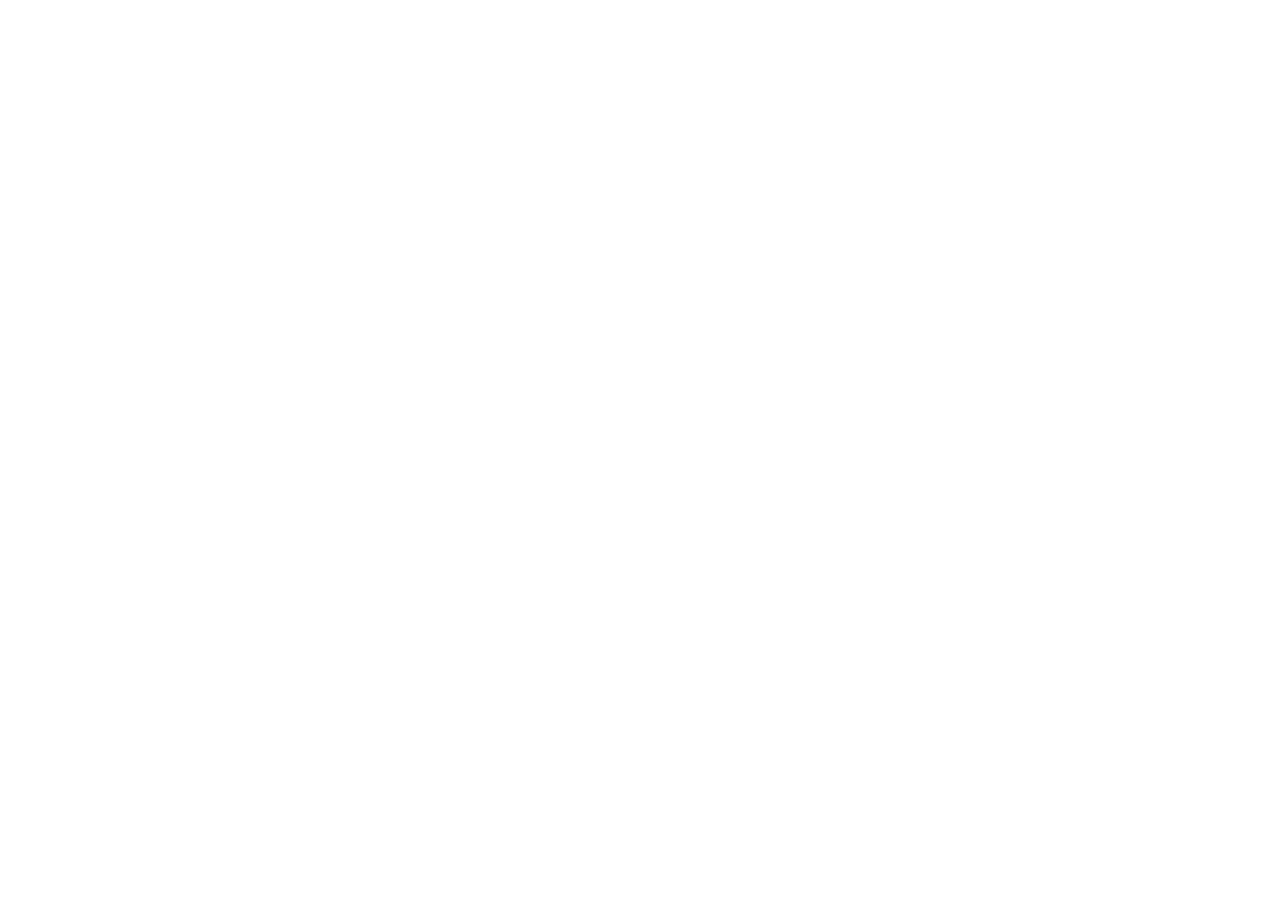
==== index.html @ fd49bf20 "basic html and css file created" ====
<!DOCTYPE html>
<html lang="en">
<head>
    <meta charset="UTF-8">
    <meta name="viewport" content="width=device-width, initial-scale=1.0">
    <title>B8A2-Gamer-Zone-A2</title>
</head>
<body>
    
</body>
</html>
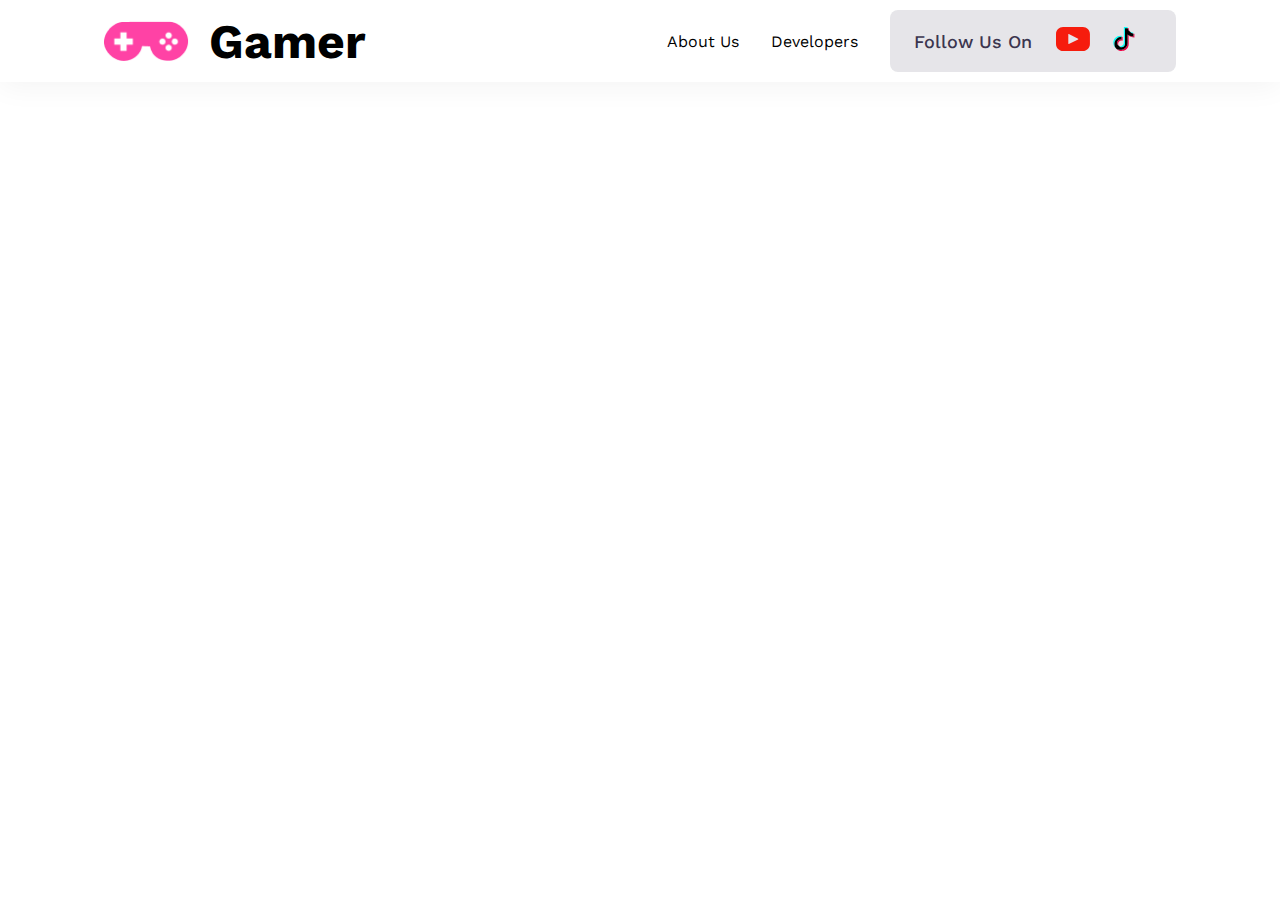
==== commit bc612dab: "navbar complete" ====
--- a/index.html
+++ b/index.html
@@ -4,8 +4,47 @@
     <meta charset="UTF-8">
     <meta name="viewport" content="width=device-width, initial-scale=1.0">
     <title>B8A2-Gamer-Zone-A2</title>
+    <!-- Favicon -->
+    <link rel="shortcut icon" href="images/logo.png" type="image/x-icon">
+    <!-- External Css -->
+    <link rel="stylesheet" href="style.css">
 </head>
 <body>
+    <!-- header start -->
+    <header>
+        <nav class="container">
+            <div class="nav__icon">
+                <img src="images/logo.png" alt="" class="nav__icon--img">
+                <h4 class="nav__icon--title">Gamer</h4>
+            </div>
+            <ul class="nav__menu">
+                <li class="nav__item">About Us</li>
+                <li class="nav__item">Developers</li>
+                <li class="nav__item">
+                    <div class="nav__item-follow">
+                        <p class="nav__item-follow-text">Follow Us On</p>
+                        <div class="nav__item--follow-icon">
+                            <img src="social/youtube.svg" alt="">
+                            <img src="social/tik-tok.svg" alt="">
+                        </div>
+                    </div>
+                </li>
+            </ul>
+        </nav>
+    </header>
+    <!-- header end -->
+
+
     
+    <!-- header start -->
+    <!-- header end -->
+    <!-- header start -->
+    <!-- header end -->
+    <!-- header start -->
+    <!-- header end -->
+    <!-- header start -->
+    <!-- header end -->
+    <!-- header start -->
+    <!-- header end -->
 </body>
 </html>--- a/style.css
+++ b/style.css
@@ -0,0 +1,138 @@
+@import url("https://fonts.googleapis.com/css2?family=Work+Sans:wght@400;500;600;700;800&display=swap");
+
+* {
+  padding: 0;
+  margin: 0;
+  box-sizing: border-box;
+  font-family: "Work Sans", sans-serif;
+  text-decoration: none;
+  list-style: none;
+}
+body {
+  width: 100%;
+}
+img {
+  max-width: 100%;
+  object-fit: cover;
+}
+:root {
+  /* font size */
+
+  /* 18,20,24,32,48,95 */
+
+  --font-extra-small: 1.125rem;
+  --font-small: 1.25rem;
+  --font-extra-medium: 1.5rem;
+  --font-medium: 2rem;
+  --font-extra-large: 48px;
+  --font-large: 5.9375rem;
+
+  /* font weight */
+
+  /* 500,700,600,800,400, */
+
+  --fw-400: 400;
+  --fw-500: 500;
+  --fw-600: 600;
+  --fw-700: 700;
+  --fw-800: 700;
+
+  /* line height */
+
+  --lh-20: 20px;
+  --lh-24: 24px;
+  --lh-28: 28px;
+  --lh-36: 36px;
+  --lh-70: 70px;
+
+  /* font color */
+
+  --color-primary: #0b0223;
+  --color-gray-100: #3c354f;
+  --color-gray-50: #534c64;
+  --color-blue: #0b0223;
+  --color-sky: #4ec5f7;
+  --color-pink: #e02c6d;
+  --color-white: #fff;
+  --color-white-gray: rgba(255, 255, 255, 0.6);
+  --linear-90deg: (90deg, #ff42a5 0%, #ff42a5 100%);
+  --linear-180deg: (180deg, #f948b2 0%, #8758f1 100%);
+}
+
+/* style rule  for common style*/
+.container {
+  max-width: 90%;
+  margin: 0 auto;
+  padding: 0 40px;
+}
+
+.button {
+  padding: 1.3125rem 2.5rem;
+  background: var(--color-pink);
+  color: var(--color-white);
+  font-size: var(--font-small);
+  font-weight: var(--fw-600);
+  border: none;
+  border-radius: 3rem;
+}
+
+/* style rule for header */
+header {
+  background: #fff;
+  box-shadow: 0px 4px 30px 0px rgba(0, 0, 0, 0.05);
+  padding: 10px 0;
+}
+/* style rule for nav */
+
+nav {
+  display: flex;
+  align-items: center;
+  justify-content: space-between;
+}
+.nav__icon {
+  display: flex;
+  align-items: center;
+  justify-content: center;
+  gap: 1.25rem;
+}
+.nav__icon--img {
+  width: 5.3125rem;
+  height: 2.5rem;
+}
+.nav__icon--title {
+  font-size: var(--font-extra-large);
+  font-weight: var(--fw-700);
+}
+.nav__menu {
+  display: flex;
+  align-items: center;
+  justify-content: center;
+  gap: 2rem;
+}
+
+.nav__menu--item {
+  color: var(--color-gray-100);
+  font-size: var(--font-small);
+  font-weight: var(--fw-500);
+}
+.nav__item-follow {
+  display: flex;
+  align-items: center;
+  justify-content: center;
+  gap: 1.5rem;
+  border-radius: 8px;
+  background: rgba(11, 2, 35, 0.1);
+  padding: 1.0625rem 1.5rem;
+}
+.nav__item-follow-text{
+    color: var(--color-gray-100);
+    font-size: var(--font-extra-small);
+    font-weight: var(--fw-500);
+}
+
+.nav__item--follow-icon img{
+    margin-right: 16px;
+}
+
+
+/* style rule for nav */
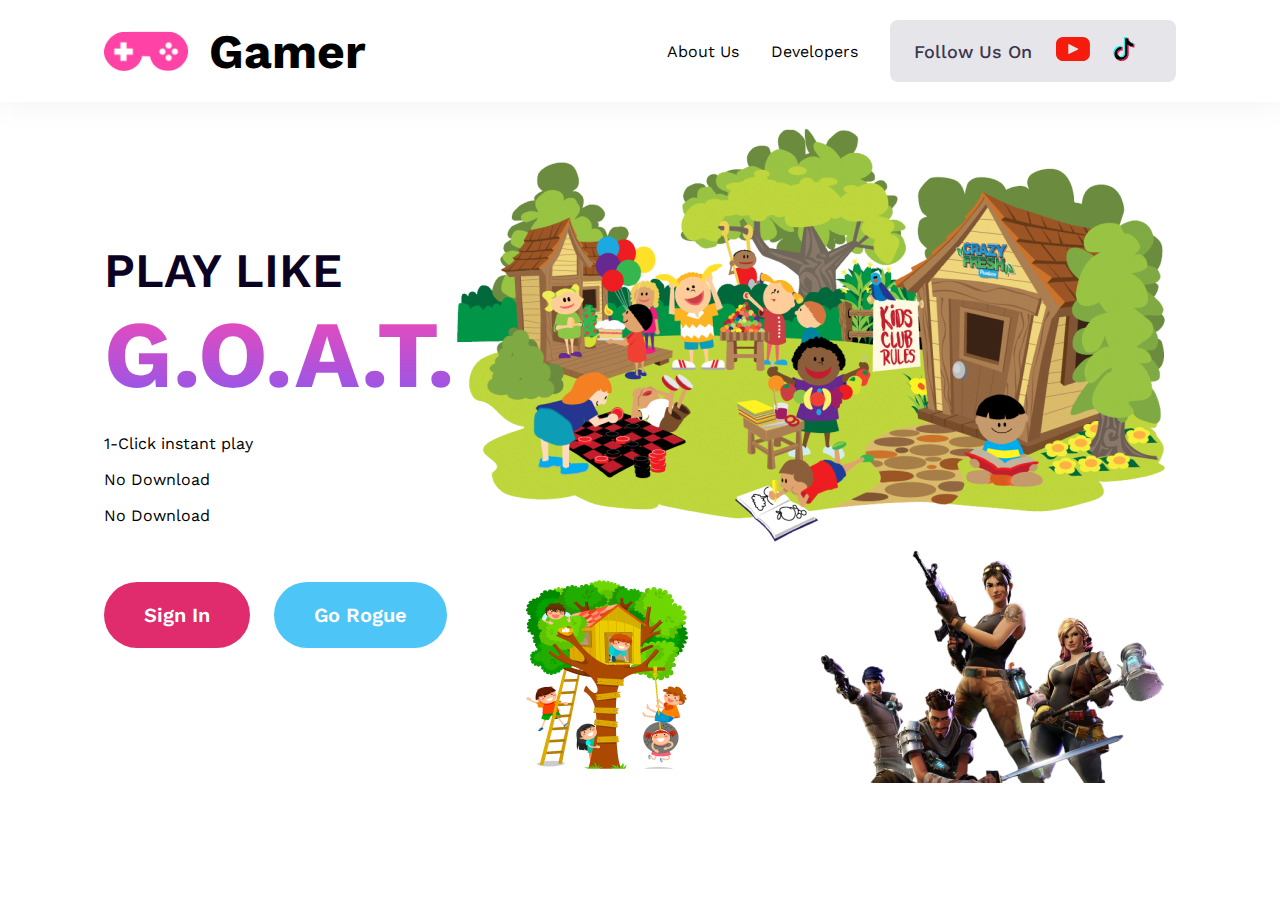
==== commit dff61454: "sectionOne complete" ====
--- a/index.html
+++ b/index.html
@@ -1,50 +1,75 @@
 <!DOCTYPE html>
 <html lang="en">
-<head>
-    <meta charset="UTF-8">
-    <meta name="viewport" content="width=device-width, initial-scale=1.0">
+  <head>
+    <meta charset="UTF-8" />
+    <meta name="viewport" content="width=device-width, initial-scale=1.0" />
     <title>B8A2-Gamer-Zone-A2</title>
     <!-- Favicon -->
-    <link rel="shortcut icon" href="images/logo.png" type="image/x-icon">
+    <link rel="shortcut icon" href="images/logo.png" type="image/x-icon" />
     <!-- External Css -->
-    <link rel="stylesheet" href="style.css">
-</head>
-<body>
+    <link rel="stylesheet" href="style.css" />
+  </head>
+  <body>
     <!-- header start -->
     <header>
-        <nav class="container">
-            <div class="nav__icon">
-                <img src="images/logo.png" alt="" class="nav__icon--img">
-                <h4 class="nav__icon--title">Gamer</h4>
+      <nav class="container">
+        <div class="nav__icon">
+          <img src="images/logo.png" alt="" class="nav__icon--img" />
+          <h4 class="nav__icon--title">Gamer</h4>
+        </div>
+        <ul class="nav__menu">
+          <li class="nav__item">About Us</li>
+          <li class="nav__item">Developers</li>
+          <li class="nav__item">
+            <div class="nav__item-follow">
+              <p class="nav__item-follow-text">Follow Us On</p>
+              <div class="nav__item--follow-icon">
+                <img src="social/youtube.svg" alt="" />
+                <img src="social/tik-tok.svg" alt="" />
+              </div>
             </div>
-            <ul class="nav__menu">
-                <li class="nav__item">About Us</li>
-                <li class="nav__item">Developers</li>
-                <li class="nav__item">
-                    <div class="nav__item-follow">
-                        <p class="nav__item-follow-text">Follow Us On</p>
-                        <div class="nav__item--follow-icon">
-                            <img src="social/youtube.svg" alt="">
-                            <img src="social/tik-tok.svg" alt="">
-                        </div>
-                    </div>
-                </li>
-            </ul>
-        </nav>
+          </li>
+        </ul>
+      </nav>
     </header>
     <!-- header end -->
 
+    <!-- main start -->
+    <main>
+      <!-- sectionOne start -->
+      <section class="sectionOne">
+        <div class="section__banner--wrapper container">
+          <div class="sectionOne__banner--content">
+            <h1 class="sectionOne__banner--title">Play Like </h1>
+            <h1 class="linear-text sectionOne__banner--title-color">G.O.A.T.</h1>
+            <div class="sectionOne__banner--icon-text--wrapper">
+                <p class="sectionOne__banner--icon-text">1-Click instant play</p>
+                <p class="sectionOne__banner--icon-text">No Download</p>
+                <p class="sectionOne__banner--icon-text">No Download</p>
+            </div>
+            <div class="sectionOne__banner--btn-wrapper">
+            <button class="button sectionOne__banner--btn">Sign In</button>
+            <button class="button btn-sky sectionOne__banner--btn">Go Rogue</button>
+            </div>
+          </div>
+          <div class="sectionOne__banner--image">
+            <img src="images/s1.png" alt="">
+          </div>
 
-    
+        </div>
+      </section>
+
+      <!-- sectionOne end -->
+
+      <!-- header start -->
+      <!-- header end -->
+      <!-- header start -->
+      <!-- header end -->
+    </main>
+
+    <!-- main end -->
+
     <!-- header start -->
     <!-- header end -->
-    <!-- header start -->
-    <!-- header end -->
-    <!-- header start -->
-    <!-- header end -->
-    <!-- header start -->
-    <!-- header end -->
-    <!-- header start -->
-    <!-- header end -->
-</body>
-</html>+  </body>
+</html>
--- a/style.css
+++ b/style.css
@@ -24,7 +24,7 @@
   --font-small: 1.25rem;
   --font-extra-medium: 1.5rem;
   --font-medium: 2rem;
-  --font-extra-large: 48px;
+  --font-extra-large: 3rem;
   --font-large: 5.9375rem;
 
   /* font weight */
@@ -76,11 +76,20 @@
   border-radius: 3rem;
 }
 
+.btn-sky{
+  background: var(--color-sky) !important;
+}
+.linear-text{
+  background: linear-gradient(180deg, #F948B2 0%, #8758F1 100%);
+background-clip: text;
+-webkit-background-clip: text;
+-webkit-text-fill-color: transparent;
+}
 /* style rule for header */
 header {
   background: #fff;
   box-shadow: 0px 4px 30px 0px rgba(0, 0, 0, 0.05);
-  padding: 10px 0;
+  padding: 20px 0;
 }
 /* style rule for nav */
 
@@ -88,6 +97,8 @@
   display: flex;
   align-items: center;
   justify-content: space-between;
+  flex-wrap: wrap;
+  gap: 20px;
 }
 .nav__icon {
   display: flex;
@@ -135,4 +146,85 @@
 }
 
 
-/* style rule for nav */
+/* style rule for main */
+
+
+
+/* style rule for sectionOne */
+
+
+.section__banner--wrapper{
+    display: flex;
+    align-items: center;
+    justify-content: space-between;
+}
+
+.sectionOne__banner--content{
+  display: flex;
+  flex-direction: column;
+  align-items: flex-start;
+  justify-content: center;
+}
+
+.sectionOne__banner--title{
+  color: var(--color-primary);
+  font-size: var(--font-extra-large);
+  font-weight: var(--fw-600);
+  text-transform: uppercase;
+}
+
+.sectionOne__banner--title-color{
+  font-size: var(--font-large);
+  font-weight: var(--fw-800);
+  margin-bottom: 1.5rem;
+}
+
+
+/* .sectionOne__banner--icon-text--wrapper{} */
+
+
+.sectionOne__banner--icon-text{
+  margin-bottom: 1.0625rem;
+}
+
+.sectionOne__banner--btn-wrapper{
+  margin-top: 2.5rem;
+  display: flex;
+  gap: 1.5rem;
+}
+
+/* sectionOne__banner--btn */
+
+
+
+
+
+
+
+
+
+
+
+
+
+
+
+
+/* style rule for media query */
+@media screen and (width < 36rem) {
+
+    /* media style for header */
+    header{
+        box-shadow: none;
+    }
+    .nav__menu{
+        flex-direction: column;
+    }
+
+    .section__banner--wrapper{
+      flex-direction: column-reverse;
+    }
+}
+
+@media screen and (width < 36rem) and (width >= 992){
+}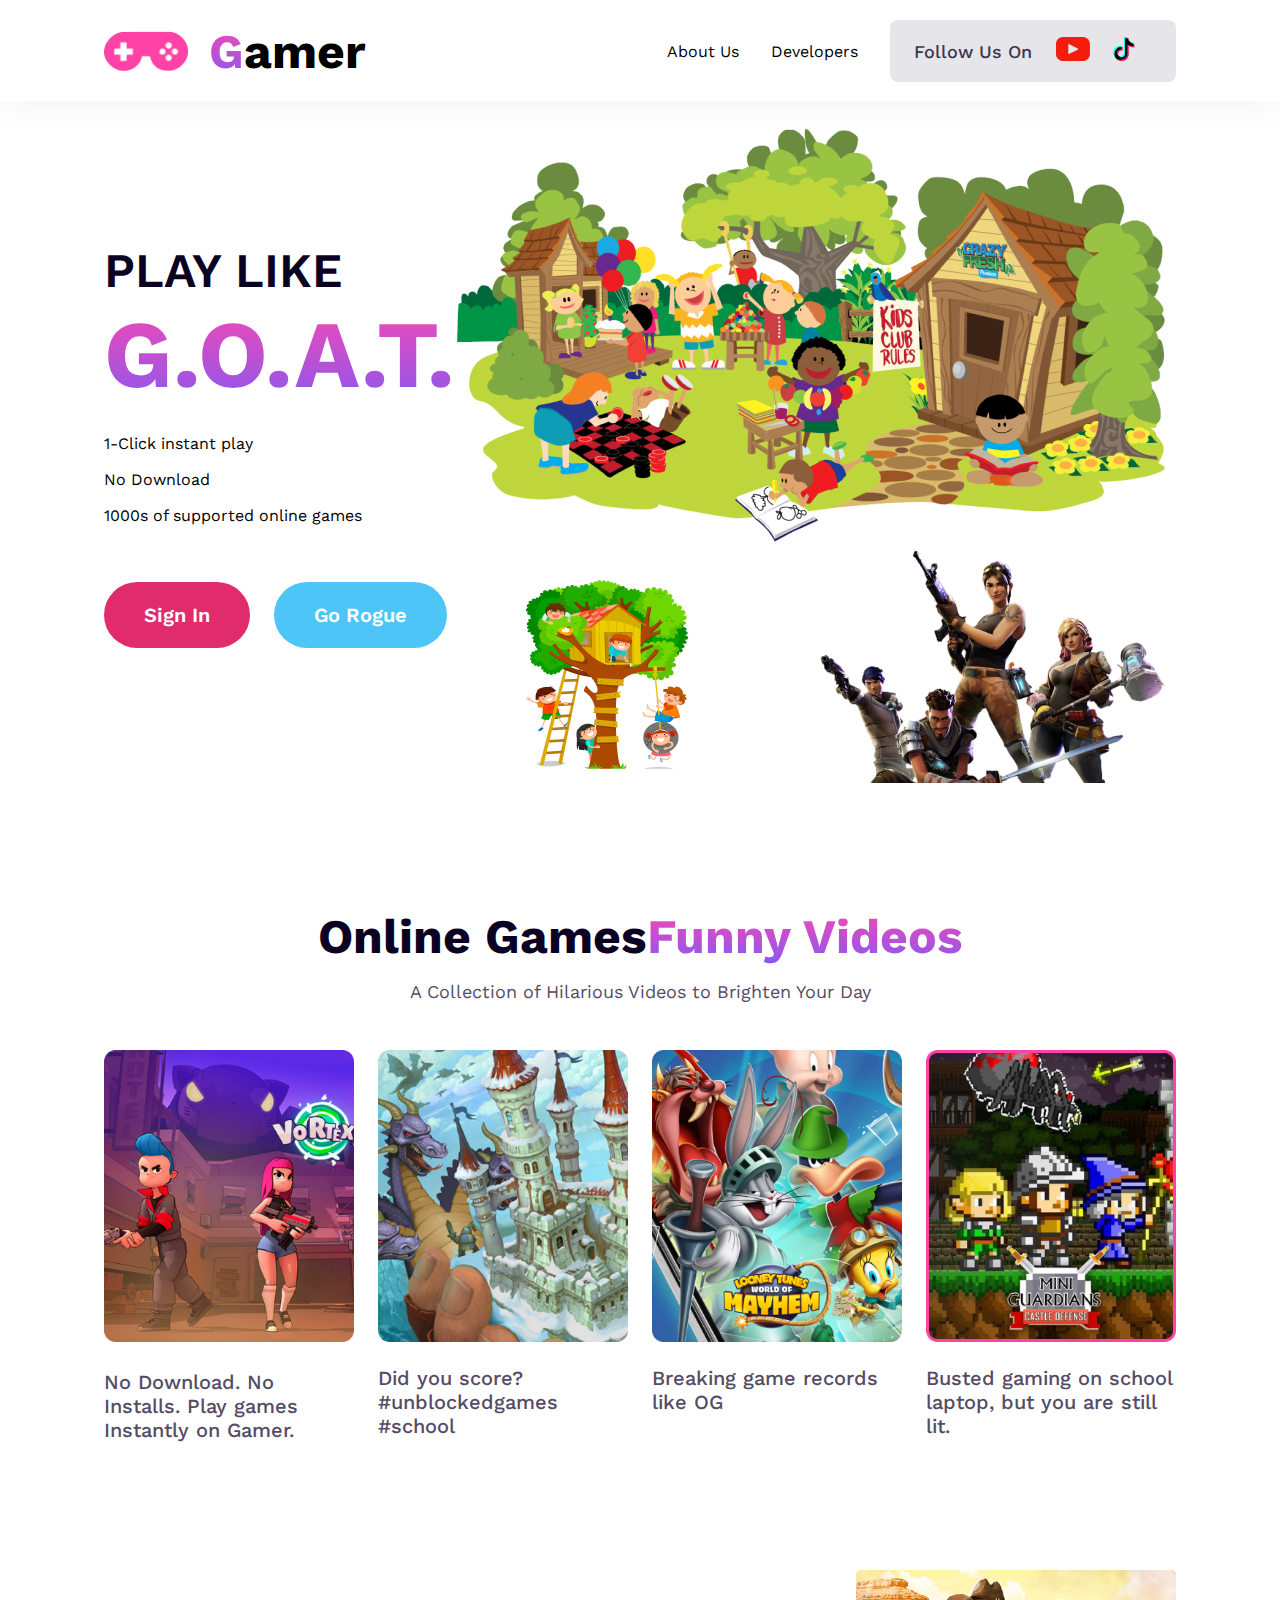
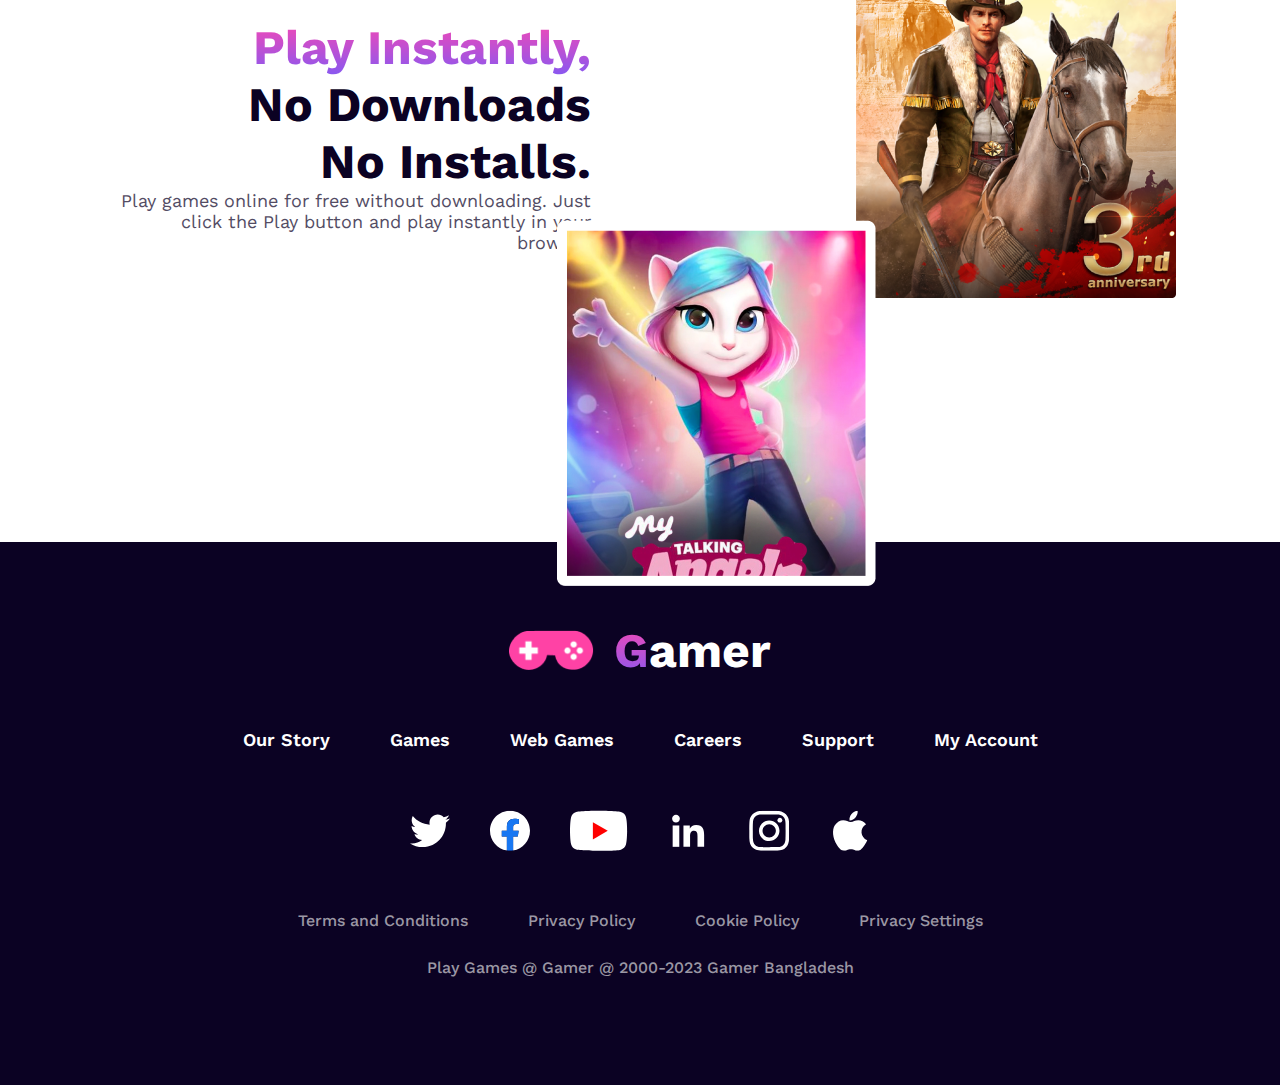
==== commit 7143e706: "footer section complete" ====
--- a/index.html
+++ b/index.html
@@ -15,7 +15,7 @@
       <nav class="container">
         <div class="nav__icon">
           <img src="images/logo.png" alt="" class="nav__icon--img" />
-          <h4 class="nav__icon--title">Gamer</h4>
+          <h4 class="nav__icon--title"><span class="linear-text">G</span>amer</h4>
         </div>
         <ul class="nav__menu">
           <li class="nav__item">About Us</li>
@@ -40,26 +40,107 @@
       <section class="sectionOne">
         <div class="section__banner--wrapper container">
           <div class="sectionOne__banner--content">
-            <h1 class="sectionOne__banner--title">Play Like </h1>
-            <h1 class="linear-text sectionOne__banner--title-color">G.O.A.T.</h1>
+            <h1 class="sectionOne__banner--title">Play Like</h1>
+            <h1 class="linear-text sectionOne__banner--title-color">
+              G.O.A.T.
+            </h1>
             <div class="sectionOne__banner--icon-text--wrapper">
-                <p class="sectionOne__banner--icon-text">1-Click instant play</p>
-                <p class="sectionOne__banner--icon-text">No Download</p>
-                <p class="sectionOne__banner--icon-text">No Download</p>
+              <p class="sectionOne__banner--icon-text">1-Click instant play</p>
+              <p class="sectionOne__banner--icon-text">No Download</p>
+              <p class="sectionOne__banner--icon-text">
+                1000s of supported online games
+              </p>
             </div>
             <div class="sectionOne__banner--btn-wrapper">
-            <button class="button sectionOne__banner--btn">Sign In</button>
-            <button class="button btn-sky sectionOne__banner--btn">Go Rogue</button>
+              <button class="button sectionOne__banner--btn">Sign In</button>
+              <button class="button btn-sky sectionOne__banner--btn">
+                Go Rogue
+              </button>
             </div>
           </div>
           <div class="sectionOne__banner--image">
-            <img src="images/s1.png" alt="">
+            <img src="images/s1.png" alt="" />
           </div>
-
         </div>
       </section>
+      <!-- sectionOne end -->
 
-      <!-- sectionOne end -->
+      <!-- sectionTwo start -->
+      <!-- sectionTwo end -->
+
+      <!-- sectionThree start -->
+      <section class="sectionThree container">
+        <h2 class="common-title text-center sectionThree__onlineGames--title">
+          Online Games<span class="linear-text">Funny Videos</span>
+        </h2>
+        <p class="common-text text-center sectionThree__onlineGames-text">
+          A Collection of Hilarious Videos to Brighten Your Day
+        </p>
+        <div class="sectionThree__onlineGames--card-wrapper">
+          <div class="sectionThree__onlineGames--card">
+            <div class="sectionThree__card--img-wrapper">
+              <img
+                src="images/c1.png"
+                alt=""
+                class="sectionThree__onlineGames--card-imgWrapper"
+              />
+              <div class="play-button">
+                <img src="icon/play-button 1.svg" alt="" />
+              </div>
+            </div>
+            <p class="sectionThree__onlineGames--card-text">
+              No Download. No Installs. Play games Instantly on Gamer.
+            </p>
+          </div>
+          <div class="sectionThree__onlineGames--card">
+            <img
+              src="images/c2.png"
+              alt=""
+              class="sectionThree__onlineGames--card-img"
+            />
+            <p class="sectionThree__onlineGames--card-text">
+              Did you score? #unblockedgames #school
+            </p>
+          </div>
+          <div class="sectionThree__onlineGames--card">
+            <img
+              src="images/c3.png"
+              alt=""
+              class="sectionThree__onlineGames--card-img"
+            />
+            <p class="sectionThree__onlineGames--card-text">
+              Breaking game records <br />
+              like OG
+            </p>
+          </div>
+          <div class="sectionThree__onlineGames--card">
+            <img
+              src="images/c4.png"
+              alt=""
+              class="sectionThree__onlineGames--card-img"
+            />
+            <p class="sectionThree__onlineGames--card-text">
+              Busted gaming on school laptop, but you are still lit.
+            </p>
+          </div>
+        </div>
+      </section>
+      <!-- sectionThree end -->
+
+      <!-- sectionFour start -->
+      <section class="sectionFour container">
+        <div class="sectionFour__content--wrapper">
+          <h2 class="common-title sectionFour__content--title">
+            <span class="linear-text">Play Instantly,</span> <br> No Downloads <br> No Installs.
+          </h2>
+          <p class="common-text sectionFour__content--text">Play games online for free without downloading. Just click the Play button and play instantly in your browser.</p>
+        </div>
+        <div class="sectionFour__image--wrapper">
+          <img src="images/a1.png" alt="" class="sectionFour__image--1">
+          <img src="images/a2.png" alt="" class="sectionFour__image--2">
+        </div>
+      </section>
+      <!-- sectionFour end -->
 
       <!-- header start -->
       <!-- header end -->
@@ -69,7 +150,36 @@
 
     <!-- main end -->
 
-    <!-- header start -->
-    <!-- header end -->
+    <!-- footer start -->
+    <footer>
+      <div class="footer__header">
+        <img src="images/logo.png" alt="" class="nav__icon--img" />
+        <h4 class="nav__icon--title tex-white"><span class="linear-text">G</span>amer</h4>
+      </div>
+      <ul class="footer__menu--item-wrapper">
+        <li class="footer__menu--item"><a href="">Our Story</a></li>
+        <li class="footer__menu--item"><a href="">Games</a></li>
+        <li class="footer__menu--item"><a href="">Web Games</a></li>
+        <li class="footer__menu--item"><a href="">Careers</a></li>
+        <li class="footer__menu--item"><a href="">Support</a></li>
+        <li class="footer__menu--item"><a href="">My Account</a></li>
+      </ul>
+      <div class="footer__social">
+        <img src="social/twitter 1.svg" alt="" class="footer__social--icon">
+        <img src="social/facebook 1.svg" alt="" class="footer__social--icon">
+        <img src="social/youtuubef.svg" alt="" class="footer__social--icon">
+        <img src="social/linkedin 1.svg" alt="" class="footer__social--icon">
+        <img src="social/instagram 1.svg" alt="" class="footer__social--icon">
+        <img src="social/apple 1.svg" alt="" class="footer__social--icon">
+      </div>
+      <div class="footer__terms">
+        <p class="footer__terms--text">Terms and Conditions</p>
+        <p class="footer__terms--text">Privacy Policy</p>
+        <p class="footer__terms--text">Cookie Policy</p>
+        <p class="footer__terms--text">Privacy Settings</p>
+      </div>
+      <p class="foot__copy">Play Games @ Gamer @ 2000-2023 Gamer Bangladesh</p>
+    </footer>
+    <!-- footer end -->
   </body>
 </html>
--- a/style.css
+++ b/style.css
@@ -65,6 +65,9 @@
   margin: 0 auto;
   padding: 0 40px;
 }
+.text-center {
+  text-align: center;
+}
 
 .button {
   padding: 1.3125rem 2.5rem;
@@ -75,16 +78,30 @@
   border: none;
   border-radius: 3rem;
 }
-
-.btn-sky{
+.tex-white{
+  color: var(--color-white);
+}
+.btn-sky {
   background: var(--color-sky) !important;
 }
-.linear-text{
-  background: linear-gradient(180deg, #F948B2 0%, #8758F1 100%);
-background-clip: text;
--webkit-background-clip: text;
--webkit-text-fill-color: transparent;
-}
+.linear-text {
+  background: linear-gradient(180deg, #f948b2 0%, #8758f1 100%);
+  background-clip: text;
+  -webkit-background-clip: text;
+  -webkit-text-fill-color: transparent;
+}
+.common-title {
+  color: var(--color-primary);
+  font-size: var(--font-extra-large);
+  font-weight: var(--fw-700);
+}
+
+.common-text {
+  font-size: var(--font-extra-small);
+  font-weight: var(--fw-400);
+  color: var(--color-gray-50);
+}
+
 /* style rule for header */
 header {
   background: #fff;
@@ -135,96 +152,199 @@
   background: rgba(11, 2, 35, 0.1);
   padding: 1.0625rem 1.5rem;
 }
-.nav__item-follow-text{
-    color: var(--color-gray-100);
-    font-size: var(--font-extra-small);
-    font-weight: var(--fw-500);
-}
-
-.nav__item--follow-icon img{
-    margin-right: 16px;
-}
-
+.nav__item-follow-text {
+  color: var(--color-gray-100);
+  font-size: var(--font-extra-small);
+  font-weight: var(--fw-500);
+}
+
+.nav__item--follow-icon img {
+  margin-right: 16px;
+}
 
 /* style rule for main */
 
-
-
 /* style rule for sectionOne */
 
-
-.section__banner--wrapper{
-    display: flex;
-    align-items: center;
-    justify-content: space-between;
-}
-
-.sectionOne__banner--content{
+.section__banner--wrapper {
+  display: flex;
+  align-items: center;
+  justify-content: space-between;
+}
+
+.sectionOne__banner--content {
   display: flex;
   flex-direction: column;
   align-items: flex-start;
   justify-content: center;
 }
 
-.sectionOne__banner--title{
+.sectionOne__banner--title {
   color: var(--color-primary);
   font-size: var(--font-extra-large);
   font-weight: var(--fw-600);
   text-transform: uppercase;
 }
 
-.sectionOne__banner--title-color{
+.sectionOne__banner--title-color {
   font-size: var(--font-large);
   font-weight: var(--fw-800);
   margin-bottom: 1.5rem;
 }
 
-
-/* .sectionOne__banner--icon-text--wrapper{} */
-
-
-.sectionOne__banner--icon-text{
+.sectionOne__banner--icon-text {
   margin-bottom: 1.0625rem;
 }
 
-.sectionOne__banner--btn-wrapper{
+.sectionOne__banner--btn-wrapper {
   margin-top: 2.5rem;
   display: flex;
   gap: 1.5rem;
 }
 
-/* sectionOne__banner--btn */
-
-
-
-
-
-
-
-
-
-
-
-
-
+/* style rule for sectionThree */
+
+.sectionThree {
+  margin-top: 7.5rem;
+}
+
+.sectionThree__onlineGames--title {
+  margin-bottom: 1rem;
+}
+
+.sectionThree__onlineGames--card-wrapper {
+  display: flex;
+  justify-content: center;
+  align-items: center;
+  place-content: center;
+  gap: 1.5rem;
+}
+
+.sectionThree__onlineGames--card {
+  width: 342px;
+  height: 400px;
+  display: flex;
+  flex-direction: column;
+  align-items: flex-start;
+  gap: 24px;
+  margin-top: 3rem;
+}
+/* .sectionThree__onlineGames--card-img-wrapper{} */
+
+.sectionThree__onlineGames--card-imgWrapper {
+  position: relative;
+  display: inline-block;
+}
+
+.play-button {
+  position: absolute;
+  top: 50%;
+  left: 50%;
+  transform: translate(-50%, -50%);
+  opacity: 0;
+}
+
+.sectionThree__onlineGames--card-imgWrapper:hover .play-button {
+  opacity: 1;
+}
+
+.sectionThree__onlineGames--card-text {
+  font-size: var(--font-small);
+  font-weight: var(--fw-500);
+  color: var(--color-gray-50);
+}
+
+/* style rule for sectionFour */
+
+.sectionFour {
+  display: flex;
+  align-items: center;
+  justify-content: center;
+  margin-top: 7.5rem;
+}
+
+.sectionFour__content--wrapper {
+  text-align: right;
+  margin-right: 16.5625rem;
+}
+
+.sectionFour__image--wrapper {
+  position: relative;
+}
+/* .sectionFour__image--1{} */
+.sectionFour__image--2 {
+  position: absolute;
+  top: 250px;
+  right: 300px;
+}
+
+/* style rule for footer */
+
+footer{
+  /* display: flex; */
+  margin-top: 240px;
+  background-color: var(--color-primary);
+  text-align: center;
+  padding: 80px 0;
+}
+
+.footer__header{
+  display: flex;
+  align-items: center;
+  justify-content: center;
+  gap: 20px;
+}
+
+/* .footer__menu{} */
+.footer__terms,
+.footer__menu--item-wrapper{
+  display: flex;
+  align-items: center;
+  justify-content: center;
+  gap: 3.75rem;
+  margin-top: 3.125rem;
+
+}
+.footer__menu--item a{
+  color: var(--color-white);
+  font-size: var(--font-extra-small);
+  font-weight: var(--fw-600);
+}
+.footer__social{
+  display: flex;
+  align-items: center;
+  justify-content: center;
+  gap: 40px;
+  margin-bottom: 3.75rem;
+  margin-top: 3.75rem;
+}
+.foot__copy,
+.footer__terms--text{
+  font-weight: var(--fw-500);
+  color: var(--color-white-gray);
+  margin-bottom: 1.75rem;
+}
 
 
 
 /* style rule for media query */
 @media screen and (width < 36rem) {
-
-    /* media style for header */
-    header{
-        box-shadow: none;
-    }
-    .nav__menu{
-        flex-direction: column;
-    }
-
-    .section__banner--wrapper{
-      flex-direction: column-reverse;
-    }
-}
-
-@media screen and (width < 36rem) and (width >= 992){
-}+  /* media style for header */
+  header {
+    box-shadow: none;
+  }
+  .nav__menu {
+    flex-direction: column;
+  }
+
+  .section__banner--wrapper {
+    flex-direction: column-reverse;
+  }
+
+  .sectionThree__onlineGames--card-wrapper {
+    flex-wrap: wrap;
+  }
+}
+
+@media screen and (min-width: 36rem) and (max-width: 992px) {
+}
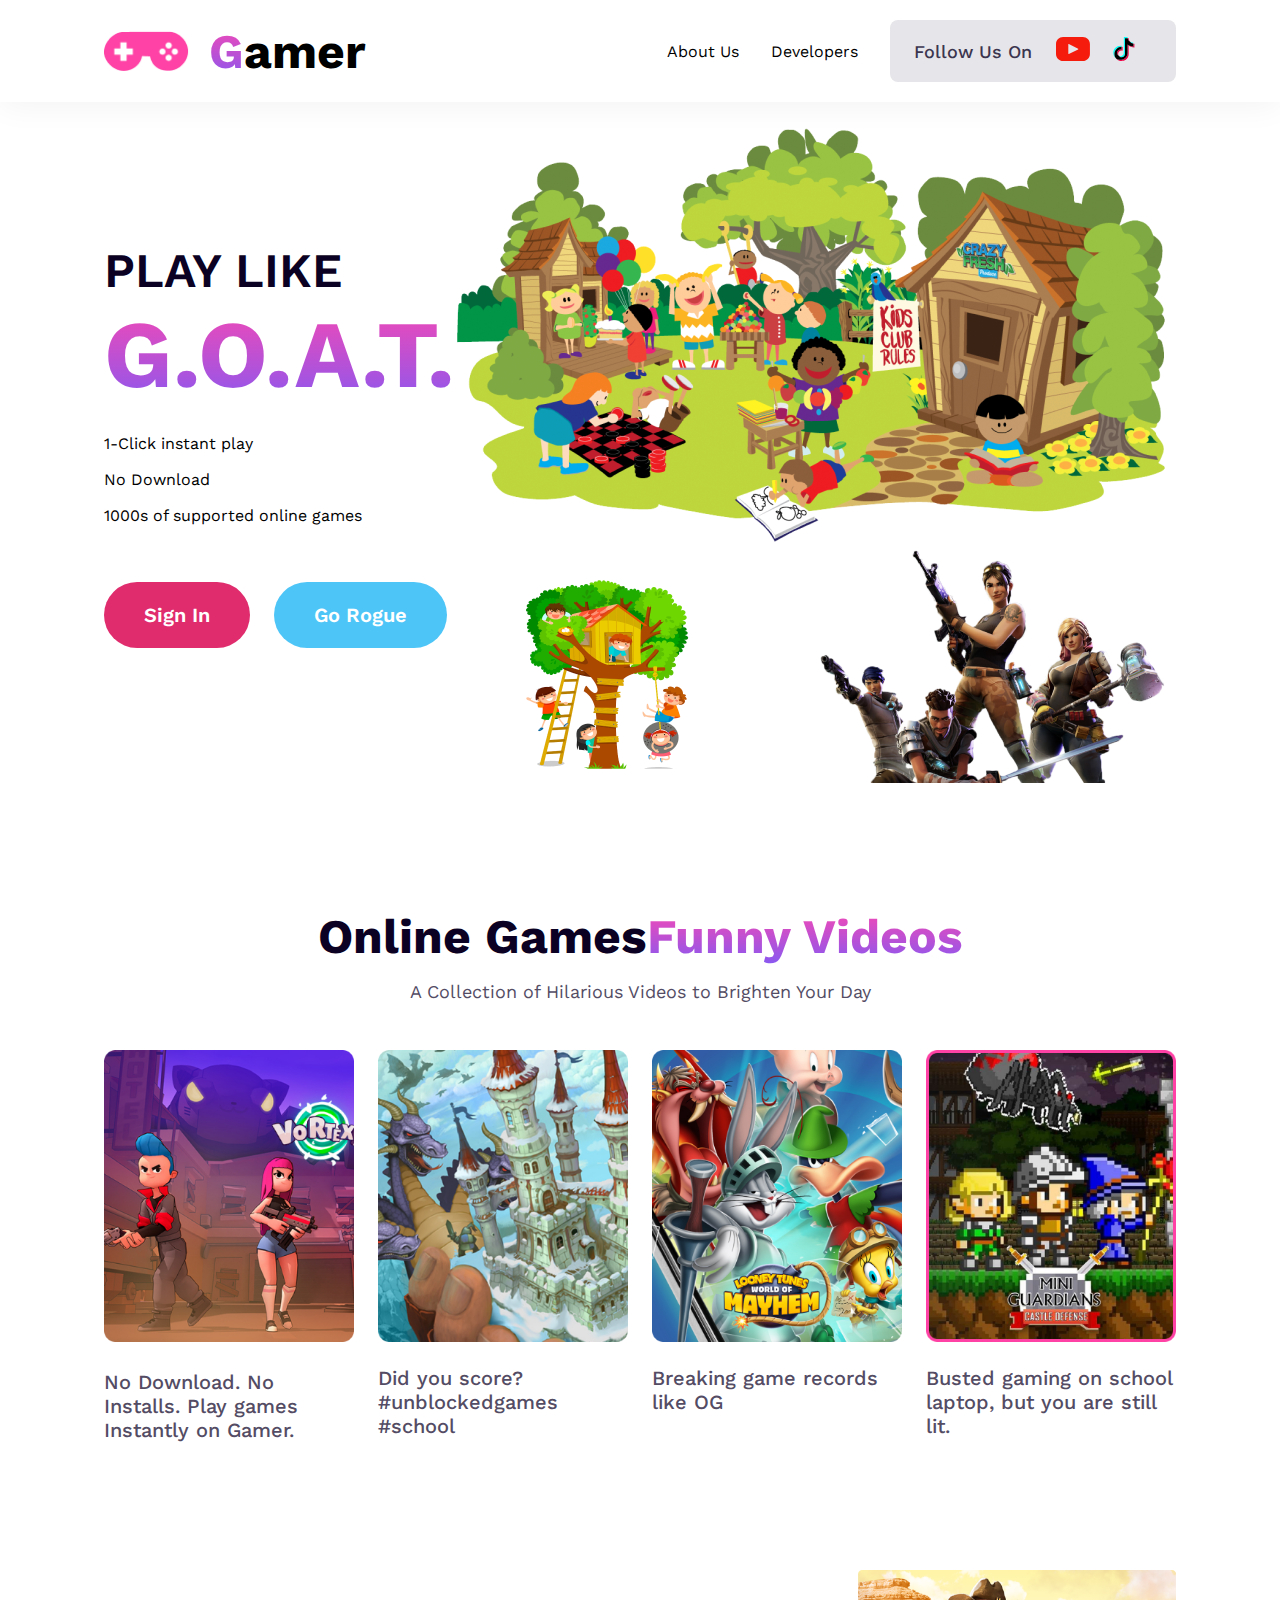
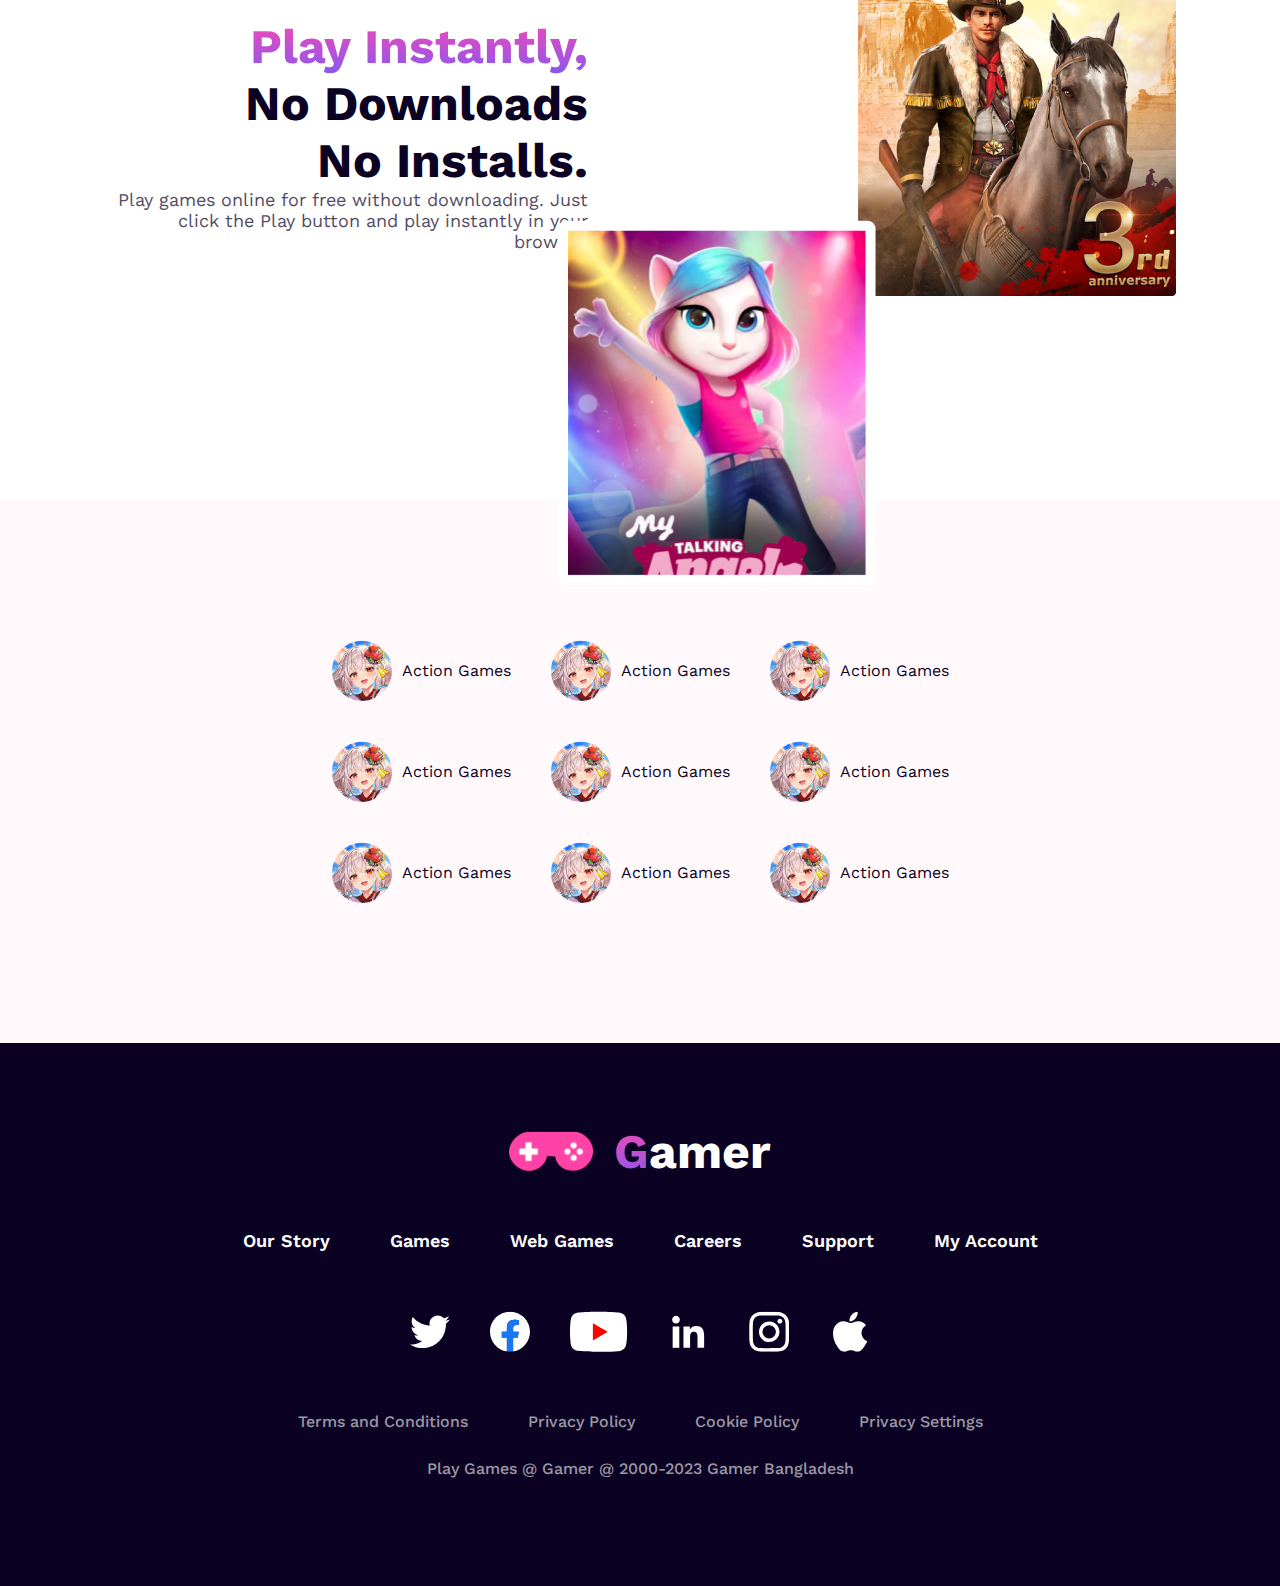
==== commit bf8dfb7d: "section seven complete" ====
--- a/index.html
+++ b/index.html
@@ -142,8 +142,49 @@
       </section>
       <!-- sectionFour end -->
 
-      <!-- header start -->
-      <!-- header end -->
+      <!-- sectionSeven start -->
+      <section class="sectionSeven">
+        <ul class="sectionSeven__games-wrapper container">
+          <li class="sectionSeven__games">
+            <img src="./images/g1.png" alt="">
+            Action Games
+          </li>
+          <li class="sectionSeven__games">
+            <img src="./images/g1.png" alt="">
+            Action Games
+          </li>
+          <li class="sectionSeven__games">
+            <img src="./images/g1.png" alt="">
+            Action Games
+          </li>
+          <li class="sectionSeven__games">
+            <img src="./images/g1.png" alt="">
+            Action Games
+          </li>
+          <li class="sectionSeven__games">
+            <img src="./images/g1.png" alt="">
+            Action Games
+          </li>
+          <li class="sectionSeven__games">
+            <img src="./images/g1.png" alt="">
+            Action Games
+          </li>
+          <li class="sectionSeven__games">
+            <img src="./images/g1.png" alt="">
+            Action Games
+          </li>
+          <li class="sectionSeven__games">
+            <img src="./images/g1.png" alt="">
+            Action Games
+          </li>
+          <li class="sectionSeven__games">
+            <img src="./images/g1.png" alt="">
+            Action Games
+          </li>
+        </ul>
+
+      </section>
+      <!-- sectionSeven end -->
       <!-- header start -->
       <!-- header end -->
     </main>
--- a/style.css
+++ b/style.css
@@ -36,14 +36,6 @@
   --fw-600: 600;
   --fw-700: 700;
   --fw-800: 700;
-
-  /* line height */
-
-  --lh-20: 20px;
-  --lh-24: 24px;
-  --lh-28: 28px;
-  --lh-36: 36px;
-  --lh-70: 70px;
 
   /* font color */
 
@@ -68,7 +60,12 @@
 .text-center {
   text-align: center;
 }
-
+.flex {
+  display: flex;
+  align-items: center;
+  justify-content: center;
+  gap: 0.625rem;
+}
 .button {
   padding: 1.3125rem 2.5rem;
   background: var(--color-pink);
@@ -78,7 +75,7 @@
   border: none;
   border-radius: 3rem;
 }
-.tex-white{
+.tex-white {
   color: var(--color-white);
 }
 .btn-sky {
@@ -261,11 +258,11 @@
   align-items: center;
   justify-content: center;
   margin-top: 7.5rem;
+  gap: 270px;
 }
 
 .sectionFour__content--wrapper {
   text-align: right;
-  margin-right: 16.5625rem;
 }
 
 .sectionFour__image--wrapper {
@@ -278,17 +275,40 @@
   right: 300px;
 }
 
+/* style rule for section section */
+
+.sectionSeven {
+  margin-top: 12.5rem;
+  background: linear-gradient(90deg, rgba(255, 66, 165, 0.03) 0%, rgba(255, 66, 165, 0.03) 100%);
+  padding: 8.75rem;
+
+}
+
+.sectionSeven__games-wrapper{
+display: flex;
+align-items: center;
+justify-content: center;
+flex-wrap: wrap;
+gap: 2.5rem;
+
+}
+
+.sectionSeven__games {
+  display: flex;
+  align-items: center;
+  gap: 10px;
+  color: var(--color-primary);
+}
+
 /* style rule for footer */
 
-footer{
-  /* display: flex; */
-  margin-top: 240px;
+footer {
   background-color: var(--color-primary);
   text-align: center;
   padding: 80px 0;
 }
 
-.footer__header{
+.footer__header {
   display: flex;
   align-items: center;
   justify-content: center;
@@ -297,35 +317,34 @@
 
 /* .footer__menu{} */
 .footer__terms,
-.footer__menu--item-wrapper{
+.footer__menu--item-wrapper {
   display: flex;
   align-items: center;
   justify-content: center;
   gap: 3.75rem;
   margin-top: 3.125rem;
-
-}
-.footer__menu--item a{
+  flex-wrap: wrap;
+}
+.footer__menu--item a {
   color: var(--color-white);
   font-size: var(--font-extra-small);
   font-weight: var(--fw-600);
 }
-.footer__social{
+.footer__social {
   display: flex;
   align-items: center;
   justify-content: center;
   gap: 40px;
+  flex-wrap: wrap;
   margin-bottom: 3.75rem;
   margin-top: 3.75rem;
 }
 .foot__copy,
-.footer__terms--text{
+.footer__terms--text {
   font-weight: var(--fw-500);
   color: var(--color-white-gray);
   margin-bottom: 1.75rem;
 }
-
-
 
 /* style rule for media query */
 @media screen and (width < 36rem) {
@@ -333,6 +352,7 @@
   header {
     box-shadow: none;
   }
+  .sectionFour,
   .nav__menu {
     flex-direction: column;
   }
@@ -344,6 +364,29 @@
   .sectionThree__onlineGames--card-wrapper {
     flex-wrap: wrap;
   }
+
+  /* media style for section four */
+
+  .sectionFour {
+    gap: 70px;
+  }
+  .sectionFour__content--wrapper {
+    text-align: center;
+  }
+  .sectionFour__image--2 {
+    top: 175px;
+    right: 200px;
+    width: 150px;
+  }
+
+
+
+  /* media style for section Seven */
+  .sectionSeven__games-wrapper{
+    display: grid;
+    grid-template-columns: repeat(3,1fr);
+
+  }
 }
 
 @media screen and (min-width: 36rem) and (max-width: 992px) {
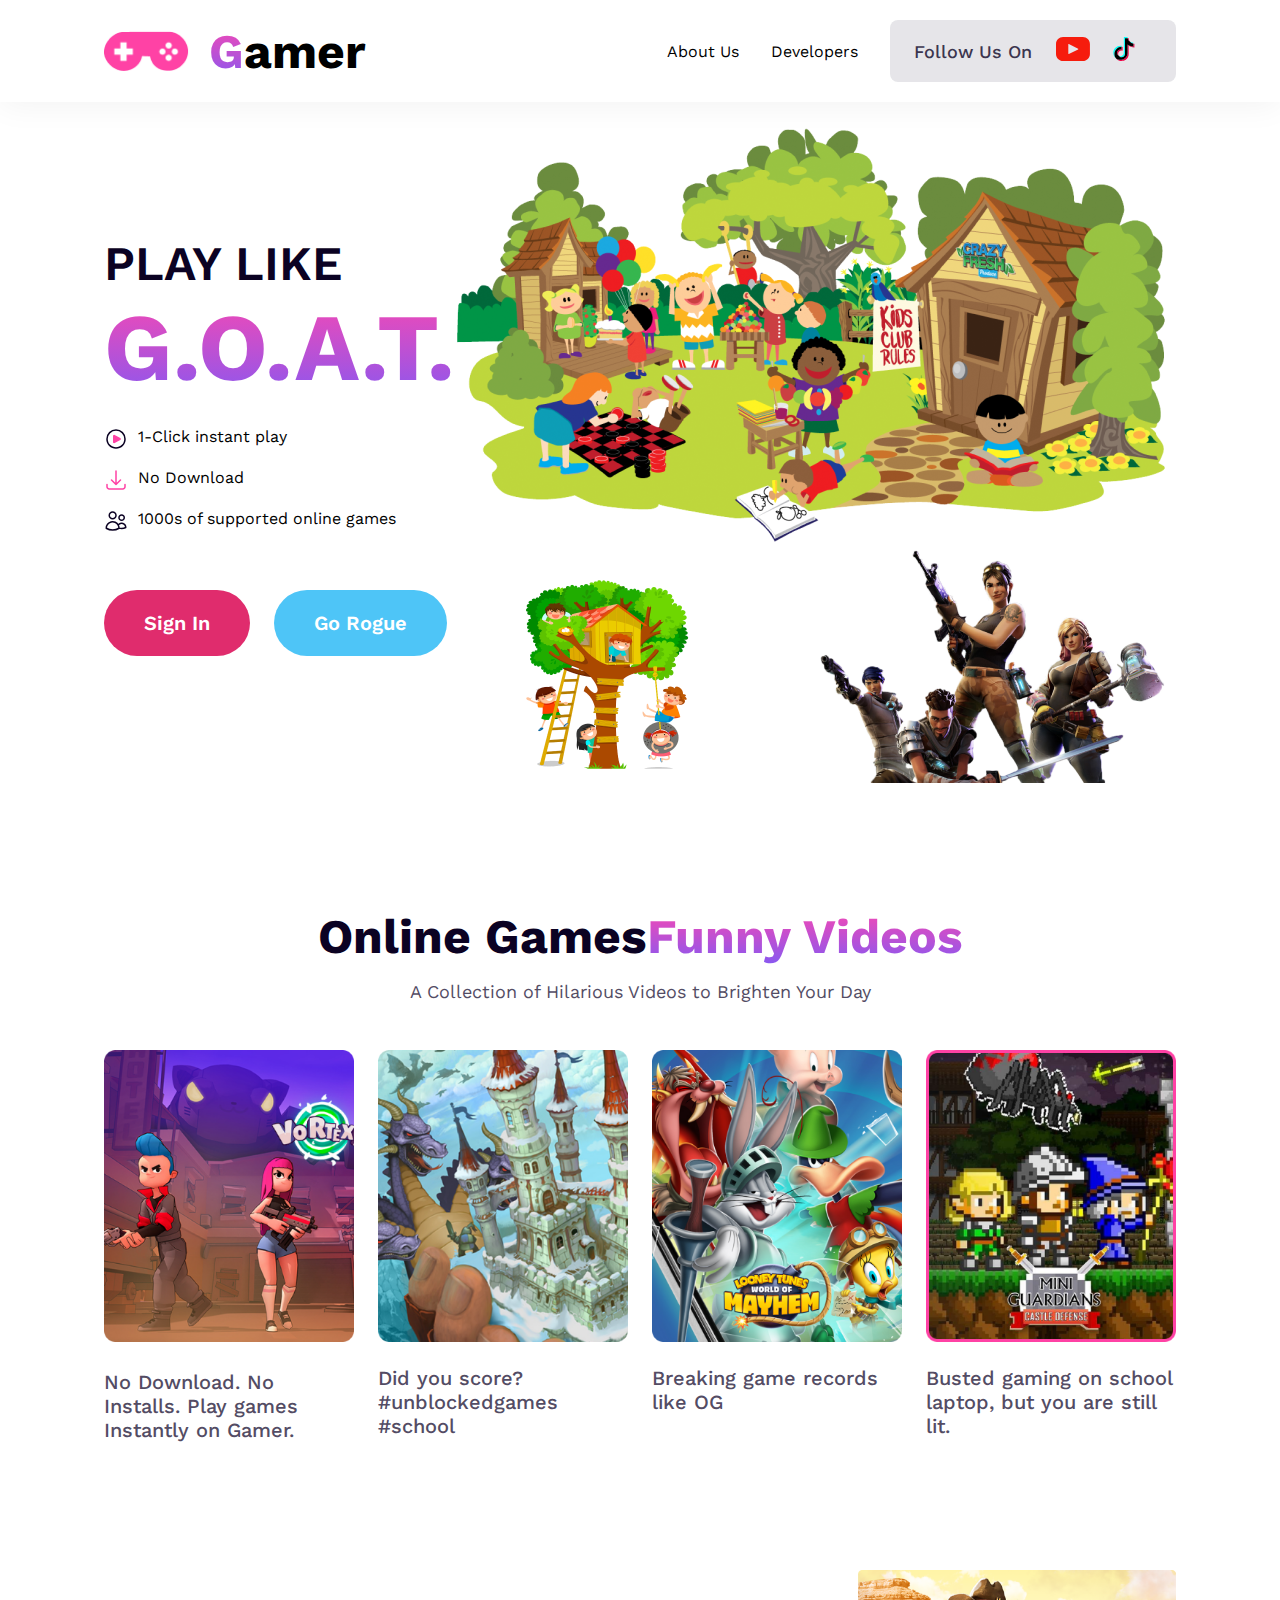
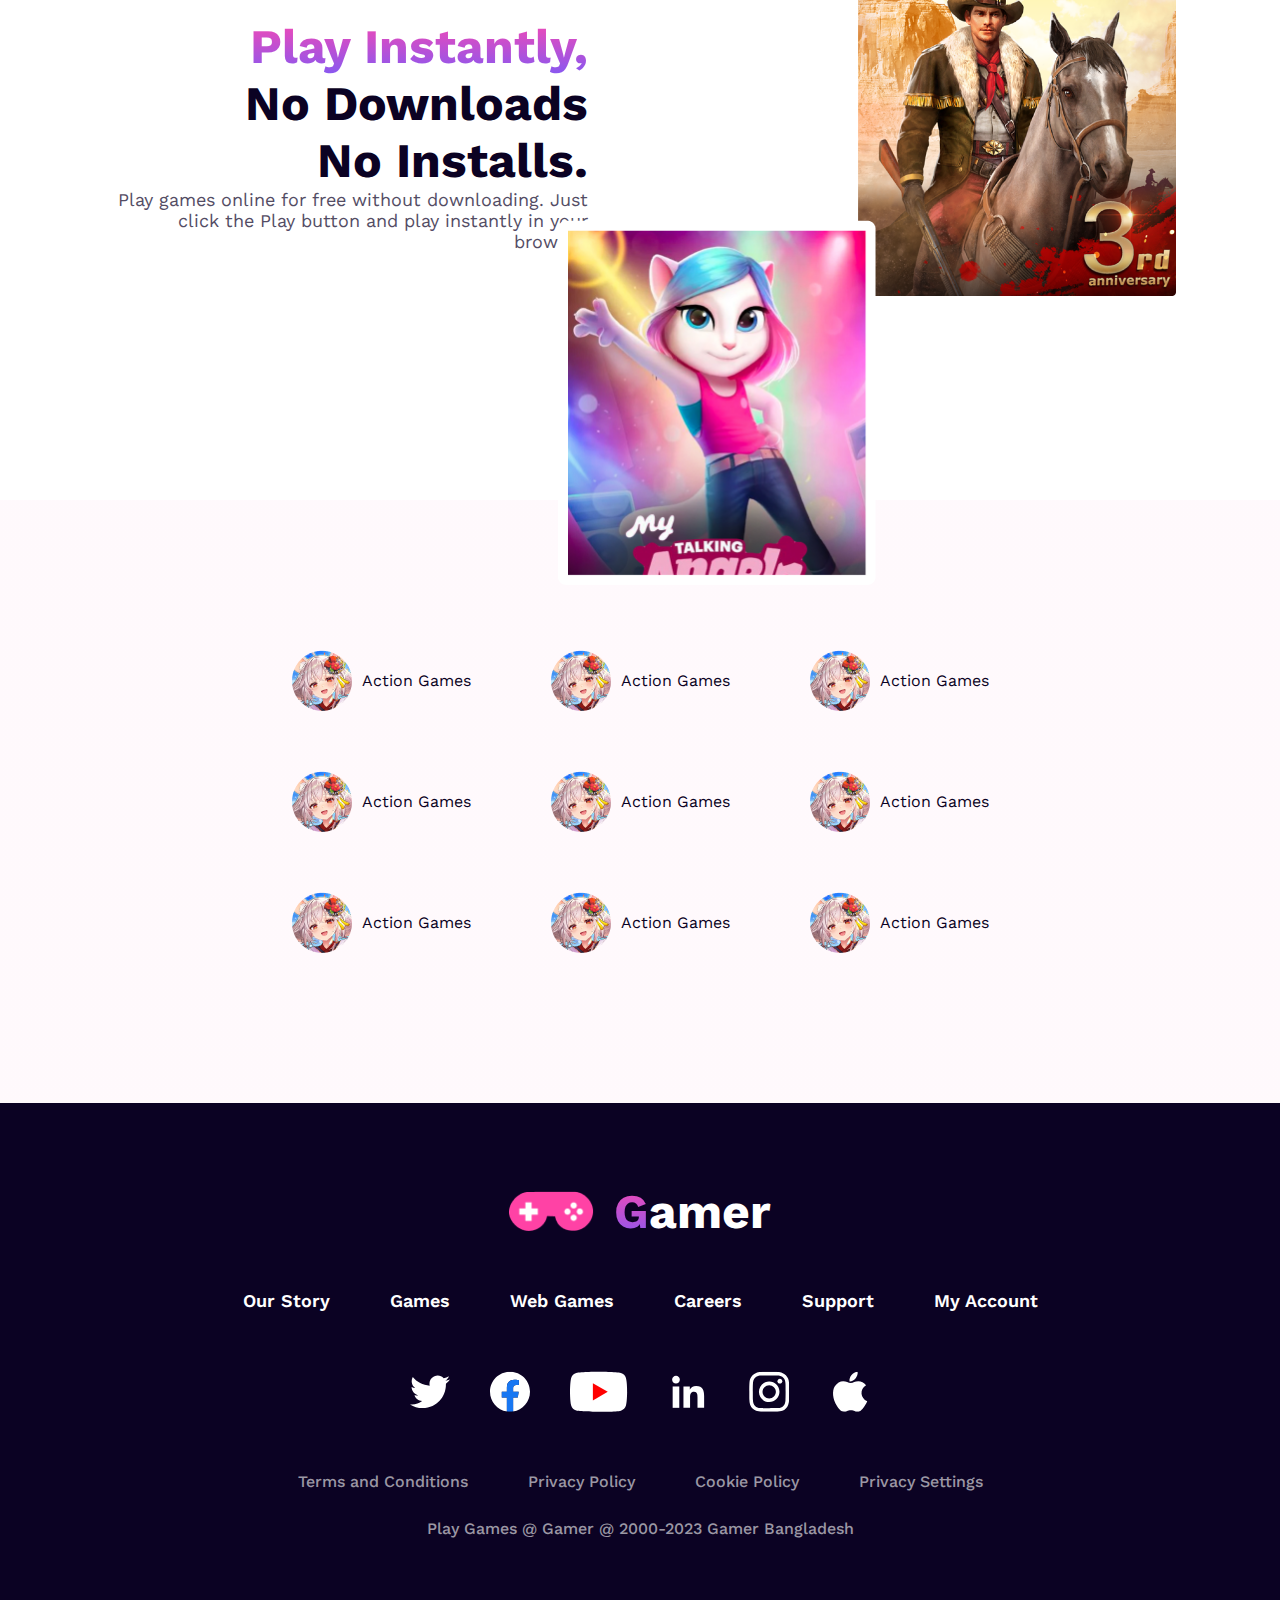
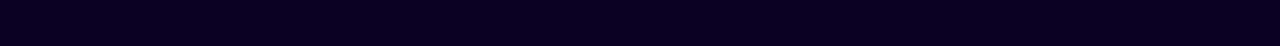
==== commit ff6bb28a: "added hover section seven" ====
--- a/index.html
+++ b/index.html
@@ -44,13 +44,14 @@
             <h1 class="linear-text sectionOne__banner--title-color">
               G.O.A.T.
             </h1>
-            <div class="sectionOne__banner--icon-text--wrapper">
-              <p class="sectionOne__banner--icon-text">1-Click instant play</p>
-              <p class="sectionOne__banner--icon-text">No Download</p>
-              <p class="sectionOne__banner--icon-text">
+            <ul class="sectionOne__banner--icon-text--wrapper">
+              <li class="sectionOne__banner--icon-text"> <img src="icon/play.svg" alt=""> 1-Click instant play</li>
+              <li class="sectionOne__banner--icon-text"> <img src="icon/downloadsvg.svg" alt="">No Download</li>
+              <li class="sectionOne__banner--icon-text">
+                <img src="./icon/support.svg" alt="">
                 1000s of supported online games
-              </p>
-            </div>
+              </li>
+            </ul>
             <div class="sectionOne__banner--btn-wrapper">
               <button class="button sectionOne__banner--btn">Sign In</button>
               <button class="button btn-sky sectionOne__banner--btn">
--- a/style.css
+++ b/style.css
@@ -191,8 +191,10 @@
 
 .sectionOne__banner--icon-text {
   margin-bottom: 1.0625rem;
-}
-
+  display: flex;
+  align-items: flex-start;
+  gap: 10px;
+}
 .sectionOne__banner--btn-wrapper {
   margin-top: 2.5rem;
   display: flex;
@@ -290,6 +292,7 @@
 justify-content: center;
 flex-wrap: wrap;
 gap: 2.5rem;
+transition: border 0.3s linear ease-in-out;
 
 }
 
@@ -298,8 +301,16 @@
   align-items: center;
   gap: 10px;
   color: var(--color-primary);
-}
-
+padding: 10px 20px;
+
+  
+}
+.sectionSeven__games:hover{
+outline: 2px solid #e02c6d;
+border-radius: 50px;
+background: var(--color-pink);
+color: var(--color-white);
+}
 /* style rule for footer */
 
 footer {
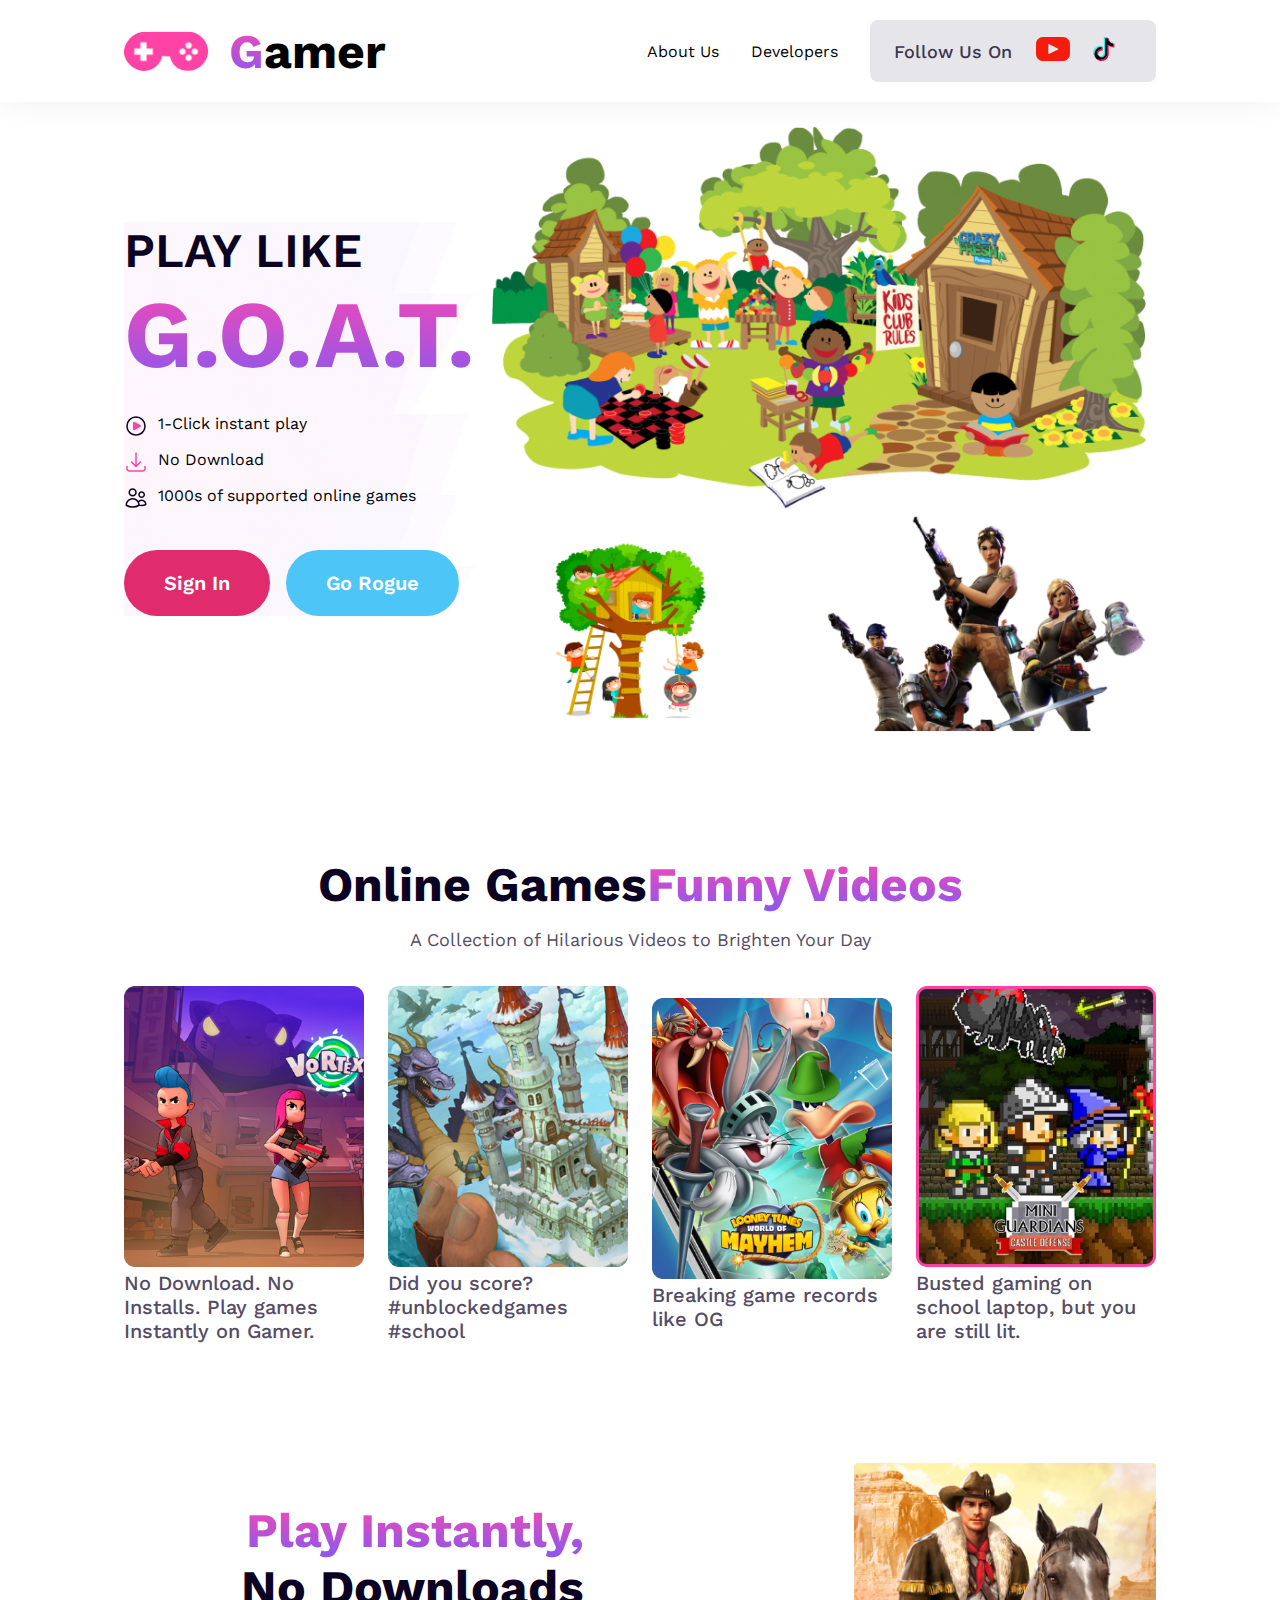
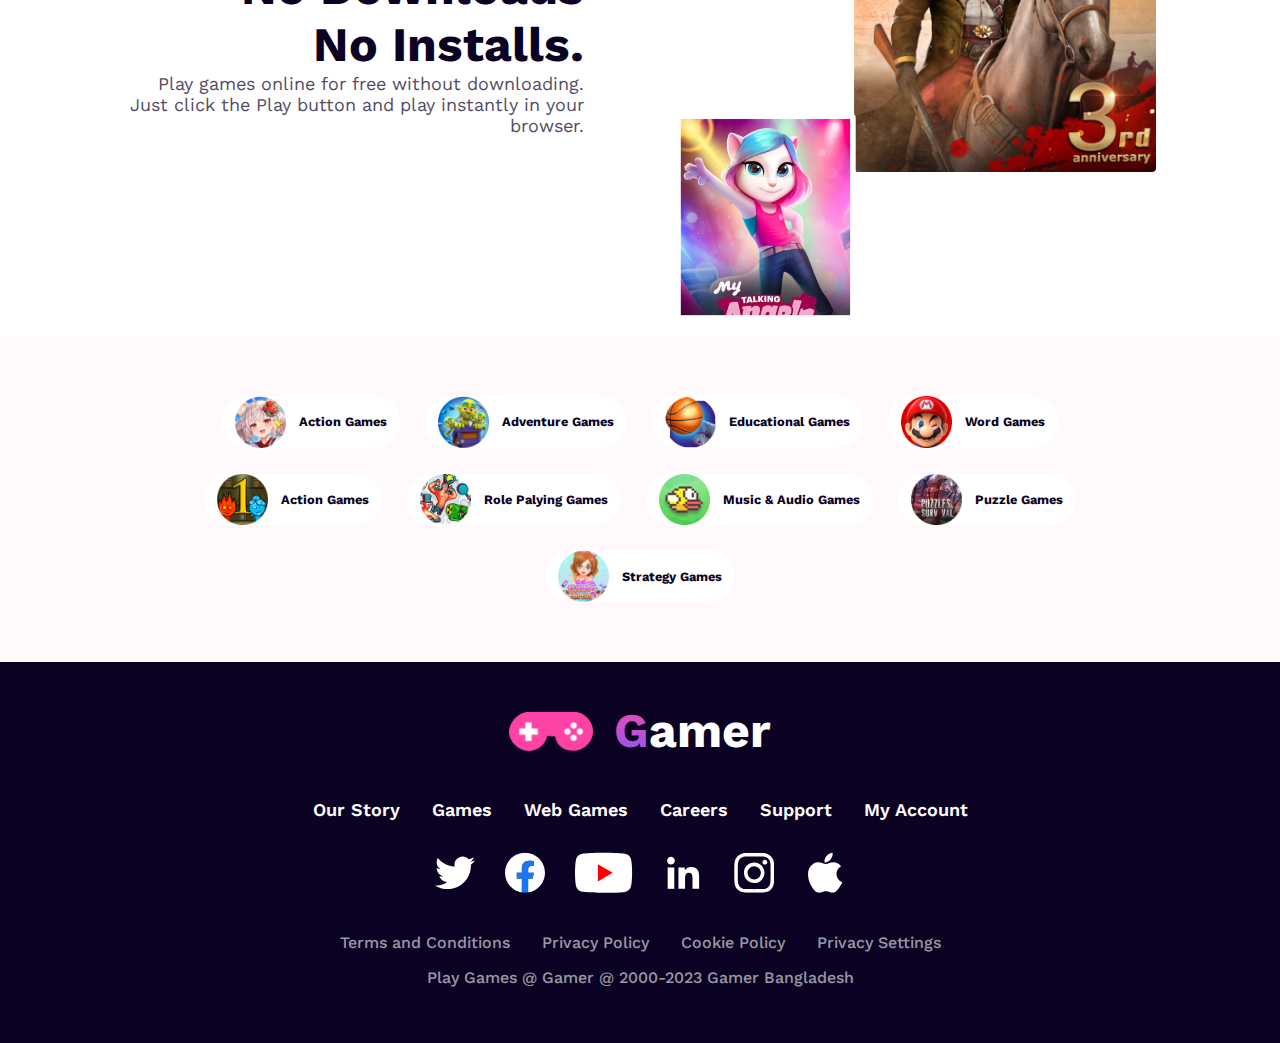
==== commit 1a2560ba: "all section responsive complete" ====
--- a/index.html
+++ b/index.html
@@ -3,7 +3,7 @@
   <head>
     <meta charset="UTF-8" />
     <meta name="viewport" content="width=device-width, initial-scale=1.0" />
-    <title>B8A2-Gamer-Zone-A2</title>
+    <title>Gamer-Zone-A2</title>
     <!-- Favicon -->
     <link rel="shortcut icon" href="images/logo.png" type="image/x-icon" />
     <!-- External Css -->
@@ -15,7 +15,9 @@
       <nav class="container">
         <div class="nav__icon">
           <img src="images/logo.png" alt="" class="nav__icon--img" />
-          <h4 class="nav__icon--title"><span class="linear-text">G</span>amer</h4>
+          <h4 class="nav__icon--title">
+            <span class="linear-text">G</span>amer
+          </h4>
         </div>
         <ul class="nav__menu">
           <li class="nav__item">About Us</li>
@@ -38,17 +40,21 @@
     <main>
       <!-- sectionOne start -->
       <section class="sectionOne">
-        <div class="section__banner--wrapper container">
+        <div class="sectionOne__banner--wrapper container">
           <div class="sectionOne__banner--content">
             <h1 class="sectionOne__banner--title">Play Like</h1>
             <h1 class="linear-text sectionOne__banner--title-color">
               G.O.A.T.
             </h1>
             <ul class="sectionOne__banner--icon-text--wrapper">
-              <li class="sectionOne__banner--icon-text"> <img src="icon/play.svg" alt=""> 1-Click instant play</li>
-              <li class="sectionOne__banner--icon-text"> <img src="icon/downloadsvg.svg" alt="">No Download</li>
               <li class="sectionOne__banner--icon-text">
-                <img src="./icon/support.svg" alt="">
+                <img src="icon/play.svg" alt="" /> 1-Click instant play
+              </li>
+              <li class="sectionOne__banner--icon-text">
+                <img src="icon/downloadsvg.svg" alt="" />No Download
+              </li>
+              <li class="sectionOne__banner--icon-text">
+                <img src="./icon/support.svg" alt="" />
                 1000s of supported online games
               </li>
             </ul>
@@ -86,7 +92,7 @@
                 class="sectionThree__onlineGames--card-imgWrapper"
               />
               <div class="play-button">
-                <img src="icon/play-button 1.svg" alt="" />
+                <img src="icon/play.svg" alt="" />
               </div>
             </div>
             <p class="sectionThree__onlineGames--card-text">
@@ -132,62 +138,55 @@
       <section class="sectionFour container">
         <div class="sectionFour__content--wrapper">
           <h2 class="common-title sectionFour__content--title">
-            <span class="linear-text">Play Instantly,</span> <br> No Downloads <br> No Installs.
+            <span class="linear-text">Play Instantly,</span> <br />
+            No Downloads <br />
+            No Installs.
           </h2>
-          <p class="common-text sectionFour__content--text">Play games online for free without downloading. Just click the Play button and play instantly in your browser.</p>
+          <p class="common-text sectionFour__content--text">
+            Play games online for free without downloading. Just click the Play
+            button and play instantly in your browser.
+          </p>
         </div>
         <div class="sectionFour__image--wrapper">
-          <img src="images/a1.png" alt="" class="sectionFour__image--1">
-          <img src="images/a2.png" alt="" class="sectionFour__image--2">
+          <img src="images/a1.png" alt="" class="sectionFour__image--1" />
+          <img src="images/a2.png" alt="" class="sectionFour__image--2" />
         </div>
       </section>
       <!-- sectionFour end -->
-
-      <!-- sectionSeven start -->
       <section class="sectionSeven">
-        <ul class="sectionSeven__games-wrapper container">
-          <li class="sectionSeven__games">
-            <img src="./images/g1.png" alt="">
-            Action Games
-          </li>
-          <li class="sectionSeven__games">
-            <img src="./images/g1.png" alt="">
-            Action Games
-          </li>
-          <li class="sectionSeven__games">
-            <img src="./images/g1.png" alt="">
-            Action Games
-          </li>
-          <li class="sectionSeven__games">
-            <img src="./images/g1.png" alt="">
-            Action Games
-          </li>
-          <li class="sectionSeven__games">
-            <img src="./images/g1.png" alt="">
-            Action Games
-          </li>
-          <li class="sectionSeven__games">
-            <img src="./images/g1.png" alt="">
-            Action Games
-          </li>
-          <li class="sectionSeven__games">
-            <img src="./images/g1.png" alt="">
-            Action Games
-          </li>
-          <li class="sectionSeven__games">
-            <img src="./images/g1.png" alt="">
-            Action Games
-          </li>
-          <li class="sectionSeven__games">
-            <img src="./images/g1.png" alt="">
-            Action Games
-          </li>
-        </ul>
-
-      </section>
-      <!-- sectionSeven end -->
-      <!-- header start -->
-      <!-- header end -->
+        <div class="sectionSeven__games-wrapper container">
+          <div class="sectionSeven__games">
+            <img src="images/g1.png" alt="photo"> <h4> Action Games</h4>
+          </div>
+          <div class="sectionSeven__games">
+            <img src="images/g2.png" alt="photo"> <h4> Adventure Games</h4>
+          </div>
+          <div class="sectionSeven__games">
+            <img src="images/g3.png" alt="photo"> <h4> Educational Games</h4>
+  
+          </div>
+          <div class="sectionSeven__games">
+            <img src="images/g4.png" alt="photo"> <h4> Word Games</h4>
+          </div>
+          <div class="sectionSeven__games">
+            <img src="images/g5.png" alt="photo"> <h4> Action Games</h4>
+          </div>
+          <div class="sectionSeven__games">
+            <img src="images/g6.png" alt="photo"> <h4>Role Palying Games</h4>
+          </div>
+          <div class="sectionSeven__games">
+            <img src="images/g7.png" alt="photo"> <h4> Music & Audio Games</h4>
+          </div>
+          <div class="sectionSeven__games">
+            <img src="images/g8.png" alt="photo"> <h4>Puzzle Games</h4>
+          </div>
+          <div class="sectionSeven__games">
+            <img src="images/g9.png" alt="photo"> <h4> Strategy Games</h4>
+          </div>
+        </div>
+      </section>
+
+
     </main>
 
     <!-- main end -->
@@ -196,7 +195,9 @@
     <footer>
       <div class="footer__header">
         <img src="images/logo.png" alt="" class="nav__icon--img" />
-        <h4 class="nav__icon--title tex-white"><span class="linear-text">G</span>amer</h4>
+        <h4 class="nav__icon--title tex-white">
+          <span class="linear-text">G</span>amer
+        </h4>
       </div>
       <ul class="footer__menu--item-wrapper">
         <li class="footer__menu--item"><a href="">Our Story</a></li>
@@ -207,12 +208,12 @@
         <li class="footer__menu--item"><a href="">My Account</a></li>
       </ul>
       <div class="footer__social">
-        <img src="social/twitter 1.svg" alt="" class="footer__social--icon">
-        <img src="social/facebook 1.svg" alt="" class="footer__social--icon">
-        <img src="social/youtuubef.svg" alt="" class="footer__social--icon">
-        <img src="social/linkedin 1.svg" alt="" class="footer__social--icon">
-        <img src="social/instagram 1.svg" alt="" class="footer__social--icon">
-        <img src="social/apple 1.svg" alt="" class="footer__social--icon">
+        <img src="social/twitter 1.svg" alt="" class="footer__social--icon" />
+        <img src="social/facebook 1.svg" alt="" class="footer__social--icon" />
+        <img src="social/youtuubef.svg" alt="" class="footer__social--icon" />
+        <img src="social/linkedin 1.svg" alt="" class="footer__social--icon" />
+        <img src="social/instagram 1.svg" alt="" class="footer__social--icon" />
+        <img src="social/apple 1.svg" alt="" class="footer__social--icon" />
       </div>
       <div class="footer__terms">
         <p class="footer__terms--text">Terms and Conditions</p>
--- a/style.css
+++ b/style.css
@@ -7,6 +7,9 @@
   font-family: "Work Sans", sans-serif;
   text-decoration: none;
   list-style: none;
+}
+.hide {
+  display: none;
 }
 body {
   width: 100%;
@@ -55,7 +58,7 @@
 .container {
   max-width: 90%;
   margin: 0 auto;
-  padding: 0 40px;
+  padding: 0 60px;
 }
 .text-center {
   text-align: center;
@@ -163,19 +166,17 @@
 
 /* style rule for sectionOne */
 
-.section__banner--wrapper {
+.sectionOne__banner--wrapper {
   display: flex;
   align-items: center;
   justify-content: space-between;
-}
-
-.sectionOne__banner--content {
-  display: flex;
-  flex-direction: column;
-  align-items: flex-start;
-  justify-content: center;
-}
-
+  gap: 16px;
+}
+.sectionOne__banner--content{
+  background: url("images/bannerbg.png");
+  background-size: contain;
+  
+}
 .sectionOne__banner--title {
   color: var(--color-primary);
   font-size: var(--font-extra-large);
@@ -190,7 +191,7 @@
 }
 
 .sectionOne__banner--icon-text {
-  margin-bottom: 1.0625rem;
+  margin-bottom: 0.75rem;
   display: flex;
   align-items: flex-start;
   gap: 10px;
@@ -198,8 +199,10 @@
 .sectionOne__banner--btn-wrapper {
   margin-top: 2.5rem;
   display: flex;
-  gap: 1.5rem;
-}
+  align-items: flex-start;
+  gap: 16px;
+}
+
 
 /* style rule for sectionThree */
 
@@ -212,22 +215,14 @@
 }
 
 .sectionThree__onlineGames--card-wrapper {
-  display: flex;
-  justify-content: center;
-  align-items: center;
-  place-content: center;
+  margin-top: 2.25rem;
+  display: grid;
+  grid-template-columns: repeat(4,1fr); 
   gap: 1.5rem;
-}
-
-.sectionThree__onlineGames--card {
-  width: 342px;
-  height: 400px;
-  display: flex;
-  flex-direction: column;
-  align-items: flex-start;
-  gap: 24px;
-  margin-top: 3rem;
-}
+  align-items: center;
+}
+
+/* .sectionThree__onlineGames--card {} */
 /* .sectionThree__onlineGames--card-img-wrapper{} */
 
 .sectionThree__onlineGames--card-imgWrapper {
@@ -258,65 +253,74 @@
 .sectionFour {
   display: flex;
   align-items: center;
-  justify-content: center;
   margin-top: 7.5rem;
   gap: 270px;
+
 }
 
 .sectionFour__content--wrapper {
   text-align: right;
 }
-
-.sectionFour__image--wrapper {
+.sectionFour__image--wrapper{
   position: relative;
-}
+
+}
+
 /* .sectionFour__image--1{} */
+
 .sectionFour__image--2 {
   position: absolute;
   top: 250px;
   right: 300px;
+  width: 60%;
 }
 
 /* style rule for section section */
-
-.sectionSeven {
-  margin-top: 12.5rem;
+.sectionSeven{
+  margin-top: 10rem;
   background: linear-gradient(90deg, rgba(255, 66, 165, 0.03) 0%, rgba(255, 66, 165, 0.03) 100%);
-  padding: 8.75rem;
-
+  padding: 60px 0;
 }
 
 .sectionSeven__games-wrapper{
-display: flex;
-align-items: center;
-justify-content: center;
-flex-wrap: wrap;
-gap: 2.5rem;
-transition: border 0.3s linear ease-in-out;
-
-}
-
-.sectionSeven__games {
-  display: flex;
-  align-items: center;
-  gap: 10px;
-  color: var(--color-primary);
-padding: 10px 20px;
-
-  
-}
+  display: flex;
+  flex-wrap: wrap;
+  justify-content: center;
+  align-items: center;
+  gap:2cqw;
+ }
+ .sectionSeven__games {
+   border-radius: 3.125rem;
+   background: #fff;
+   display: flex;
+   justify-content: center;
+   align-items: center;
+   padding: 0 1cqw;
+ }
+ .sectionSeven__games h4{
+   font-size: 1cqw;
+   color: var(--color-primary);
+ }
+ .sectionSeven__games img{
+   width: 4cqw;
+   margin-right: 1cqw;
+ }
+ 
 .sectionSeven__games:hover{
-outline: 2px solid #e02c6d;
-border-radius: 50px;
-background: var(--color-pink);
-color: var(--color-white);
-}
+  border-radius: 48px;
+  background-color: var(--color-white);
+  outline: 2px solid #e02c6d;
+}
+
+
+
+
 /* style rule for footer */
 
 footer {
   background-color: var(--color-primary);
   text-align: center;
-  padding: 80px 0;
+  padding: 40px 0;
 }
 
 .footer__header {
@@ -332,8 +336,8 @@
   display: flex;
   align-items: center;
   justify-content: center;
-  gap: 3.75rem;
-  margin-top: 3.125rem;
+  gap: 2rem;
+  margin-top: 2.5rem;
   flex-wrap: wrap;
 }
 .footer__menu--item a {
@@ -345,20 +349,41 @@
   display: flex;
   align-items: center;
   justify-content: center;
-  gap: 40px;
+  gap: 30px;
   flex-wrap: wrap;
-  margin-bottom: 3.75rem;
-  margin-top: 3.75rem;
+  margin-bottom: 2rem;
+  margin-top: 2rem;
 }
 .foot__copy,
 .footer__terms--text {
   font-weight: var(--fw-500);
   color: var(--color-white-gray);
-  margin-bottom: 1.75rem;
-}
+  margin-bottom: 1rem;
+}
+
+
+
+
+
+
+
+
+
+
+
+
+
+
+
+
+
+
+
+
+
 
 /* style rule for media query */
-@media screen and (width < 36rem) {
+@media screen and (width < 700px) {
   /* media style for header */
   header {
     box-shadow: none;
@@ -367,38 +392,103 @@
   .nav__menu {
     flex-direction: column;
   }
-
-  .section__banner--wrapper {
+  /* media style for section one */
+  .sectionOne__banner--wrapper {
     flex-direction: column-reverse;
   }
+  .sectionOne__banner--content {
+    display: flex;
+    flex-direction: column;
+    align-items: center;
+  }
+  /* media style for section Three */
 
   .sectionThree__onlineGames--card-wrapper {
-    flex-wrap: wrap;
+  grid-template-columns: repeat(1,1fr);
+  gap: 5rem;
+    
   }
 
   /* media style for section four */
 
   .sectionFour {
-    gap: 70px;
+    gap: 50px;
   }
   .sectionFour__content--wrapper {
     text-align: center;
   }
+
+  .sectionFour__content--title{
+    font-size: 2rem;
+  }
   .sectionFour__image--2 {
-    top: 175px;
-    right: 200px;
-    width: 150px;
-  }
-
-
+    top: 150px;
+    right: 160px;
+    width: 60%;
+  }
 
   /* media style for section Seven */
-  .sectionSeven__games-wrapper{
+
+  .sectionSeven__games-wrapper {
+    /* flex-basis: calc(33.33% - 2 * 1cqw); */
     display: grid;
     grid-template-columns: repeat(3,1fr);
-
-  }
-}
-
-@media screen and (min-width: 36rem) and (max-width: 992px) {
-}
+  }
+  .sectionSeven__games h4{
+    font-size: 1.8cqw;
+  }
+  .sectionSeven__games img{
+    width: 7cqw;
+    margin-right: 1cqw;
+  }
+
+
+  /* media style for footer */
+
+
+}
+
+@media screen and (min-width: 700px) and (max-width: 1020px) {
+  .section__banner--wrapper {
+    gap: 3rem;
+    padding-top: 1.25rem;
+  }
+  .sectionOne__banner--title {
+    font-size: 2rem;
+  }
+
+
+  .sectionOne__banner--btn-wrapper {
+    flex-direction: column;
+    margin-top: 1.5rem;
+  }
+  .button {
+    padding: 10px 15px;
+  }
+
+
+
+    /* media style for section Three */
+
+    .sectionThree__onlineGames--card-wrapper {
+      grid-template-columns: repeat(2,1fr);
+      gap: 5rem;
+        
+      }
+
+      /* style rule for section four */
+      .sectionFour {
+        gap: 50px;
+      }
+      .sectionFour__content--wrapper {
+        text-align: left;
+      }
+      .sectionFour__content--title{
+        font-size: 2rem;
+      }
+      .sectionFour__image--2 {
+        top: 100px;
+        right: 150px;
+        width: 60%;
+      }
+}
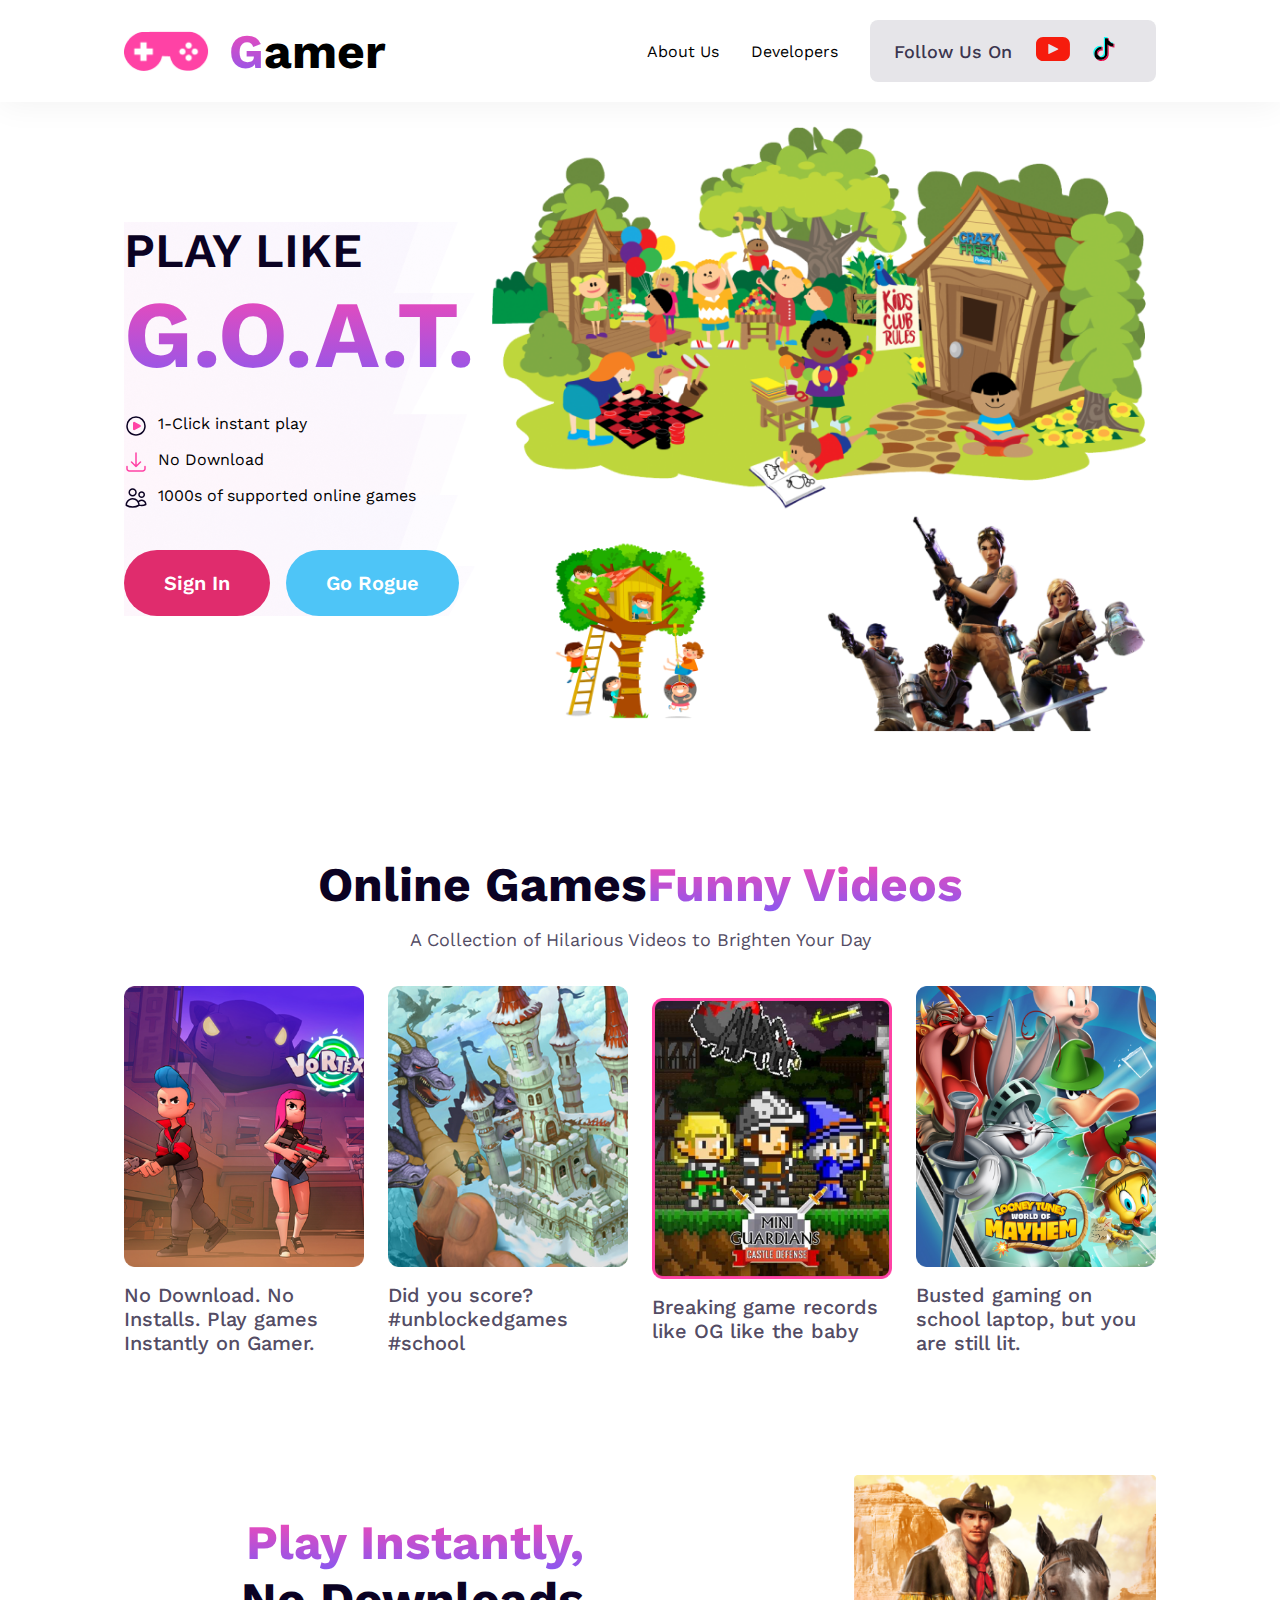
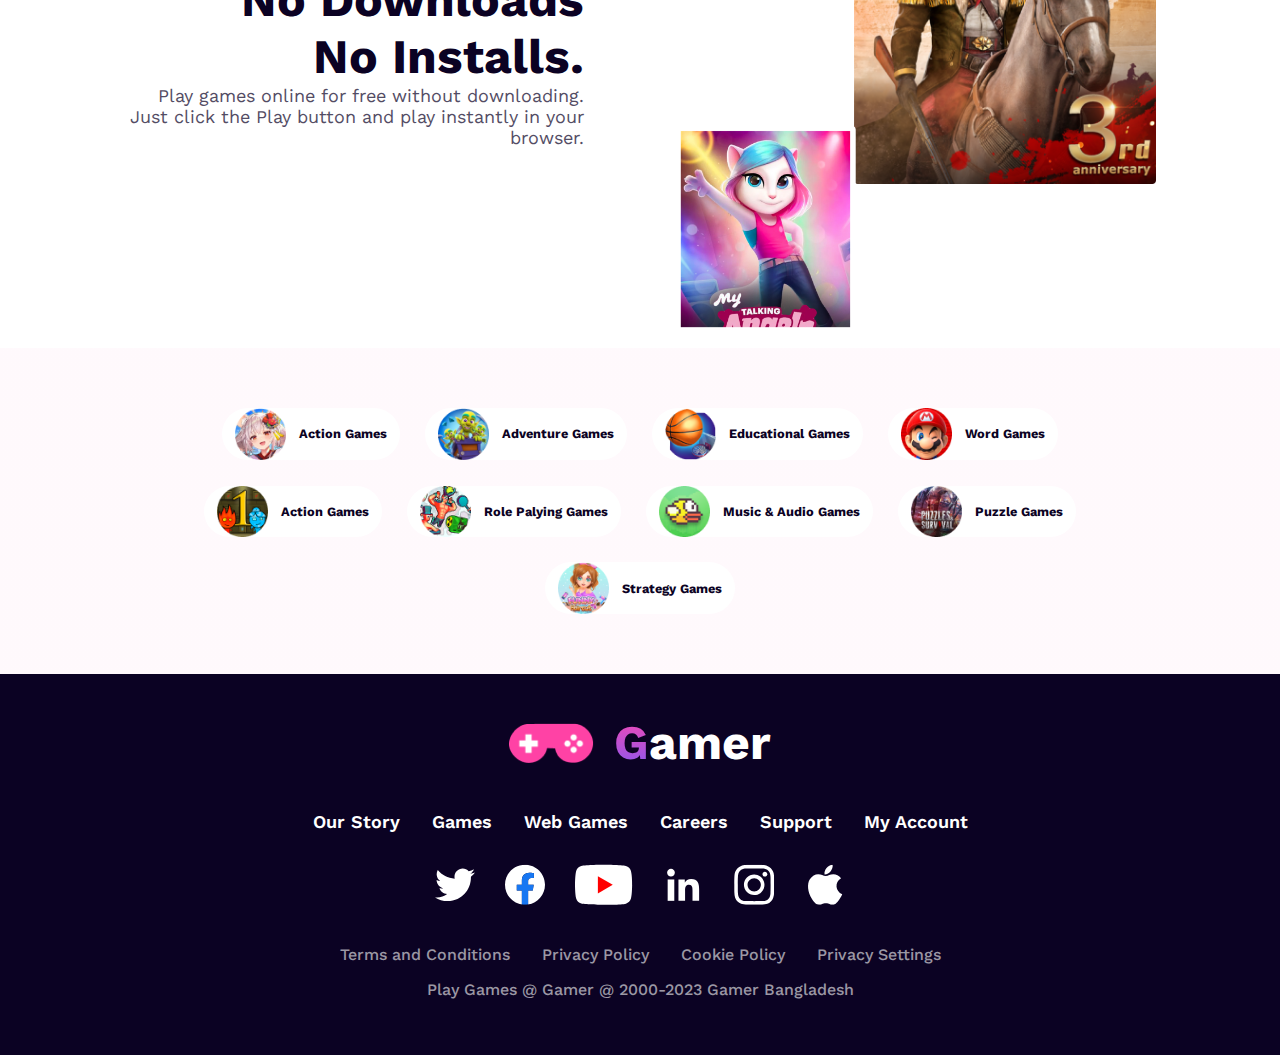
==== commit 7e2f0aa2: "sectionThree card hover added" ====
--- a/index.html
+++ b/index.html
@@ -89,10 +89,11 @@
               <img
                 src="images/c1.png"
                 alt=""
-                class="sectionThree__onlineGames--card-imgWrapper"
-              />
-              <div class="play-button">
-                <img src="icon/play.svg" alt="" />
+                class="sectionThree__onlineGames--card-img"
+              />
+              <div class="overlay">
+                <img class="play-button" src="icon/play-button 1.svg" alt="">
+                <div class="text">Watch Now</div>
               </div>
             </div>
             <p class="sectionThree__onlineGames--card-text">
@@ -100,36 +101,54 @@
             </p>
           </div>
           <div class="sectionThree__onlineGames--card">
-            <img
-              src="images/c2.png"
-              alt=""
-              class="sectionThree__onlineGames--card-img"
-            />
+            <div class="sectionThree__card--img-wrapper">
+              <img
+                src="images/c2.png"
+                alt=""
+                class="sectionThree__onlineGames--card-img"
+              />
+              <div class="overlay">
+                <img class="play-button" src="icon/play-button 1.svg" alt="">
+                <div class="text">Watch Now</div>
+              </div>
+            </div>
             <p class="sectionThree__onlineGames--card-text">
               Did you score? #unblockedgames #school
             </p>
           </div>
           <div class="sectionThree__onlineGames--card">
-            <img
-              src="images/c3.png"
-              alt=""
-              class="sectionThree__onlineGames--card-img"
-            />
-            <p class="sectionThree__onlineGames--card-text">
-              Breaking game records <br />
-              like OG
-            </p>
-          </div>
-          <div class="sectionThree__onlineGames--card">
-            <img
-              src="images/c4.png"
-              alt=""
-              class="sectionThree__onlineGames--card-img"
-            />
+            <div class="sectionThree__card--img-wrapper">
+              <img
+                src="images/c4.png"
+                alt=""
+                class="sectionThree__onlineGames--card-img"
+              />
+              <div class="overlay">
+                <img class="play-button" src="icon/play-button 1.svg" alt="">
+                <div class="text">Watch Now</div>
+              </div>
+            </div>
+            <p class="sectionThree__onlineGames--card-text">
+              Breaking game records like OG like the baby
+            </p>
+          </div>
+          <div class="sectionThree__onlineGames--card">
+            <div class="sectionThree__card--img-wrapper">
+              <img
+                src="images/c3.png"
+                alt=""
+                class="sectionThree__onlineGames--card-img"
+              />
+              <div class="overlay">
+                <img class="play-button" src="icon/play-button 1.svg" alt="">
+                <div class="text">Watch Now</div>
+              </div>
+            </div>
             <p class="sectionThree__onlineGames--card-text">
               Busted gaming on school laptop, but you are still lit.
             </p>
           </div>
+
         </div>
       </section>
       <!-- sectionThree end -->
--- a/style.css
+++ b/style.css
@@ -225,27 +225,63 @@
 /* .sectionThree__onlineGames--card {} */
 /* .sectionThree__onlineGames--card-img-wrapper{} */
 
-.sectionThree__onlineGames--card-imgWrapper {
+
+.sectionThree__card--img-wrapper {
   position: relative;
-  display: inline-block;
-}
-
-.play-button {
+}
+
+.sectionThree__card--img-wrapper > img {
+  display: block;
+  width: 100%;
+  height: auto;
+}
+
+.overlay {
   position: absolute;
-  top: 50%;
+  top: 0;
+  bottom: 0;
+  left: 0;
+  right: 0;
+  height: 100%;
+  width: 100%;
+  opacity: 0;
+  transition: .5s ease;
+  border-radius: 16px;
+  background-color: rgba(0, 0, 0, 0.5);
+}
+
+.sectionThree__card--img-wrapper:hover .overlay {
+  opacity: 1;
+}
+.play-button{
+  position: absolute;
+  top: 45%;
   left: 50%;
+  -webkit-transform: translate(-50%, -50%);
+  -ms-transform: translate(-50%, -50%);
   transform: translate(-50%, -50%);
-  opacity: 0;
-}
-
-.sectionThree__onlineGames--card-imgWrapper:hover .play-button {
-  opacity: 1;
-}
+  text-align: center;
+}
+.text {
+  color: var(--color-pink);
+  font-size: 20px;
+  font-weight: var(--fw-600);
+  position: absolute;
+  top: 60%;
+  left: 50%;
+  -webkit-transform: translate(-50%, -50%);
+  -ms-transform: translate(-50%, -50%);
+  transform: translate(-50%, -50%);
+  text-align: center;
+}
+
+
 
 .sectionThree__onlineGames--card-text {
   font-size: var(--font-small);
   font-weight: var(--fw-500);
   color: var(--color-gray-50);
+  margin-top: 1rem;
 }
 
 /* style rule for sectionFour */
